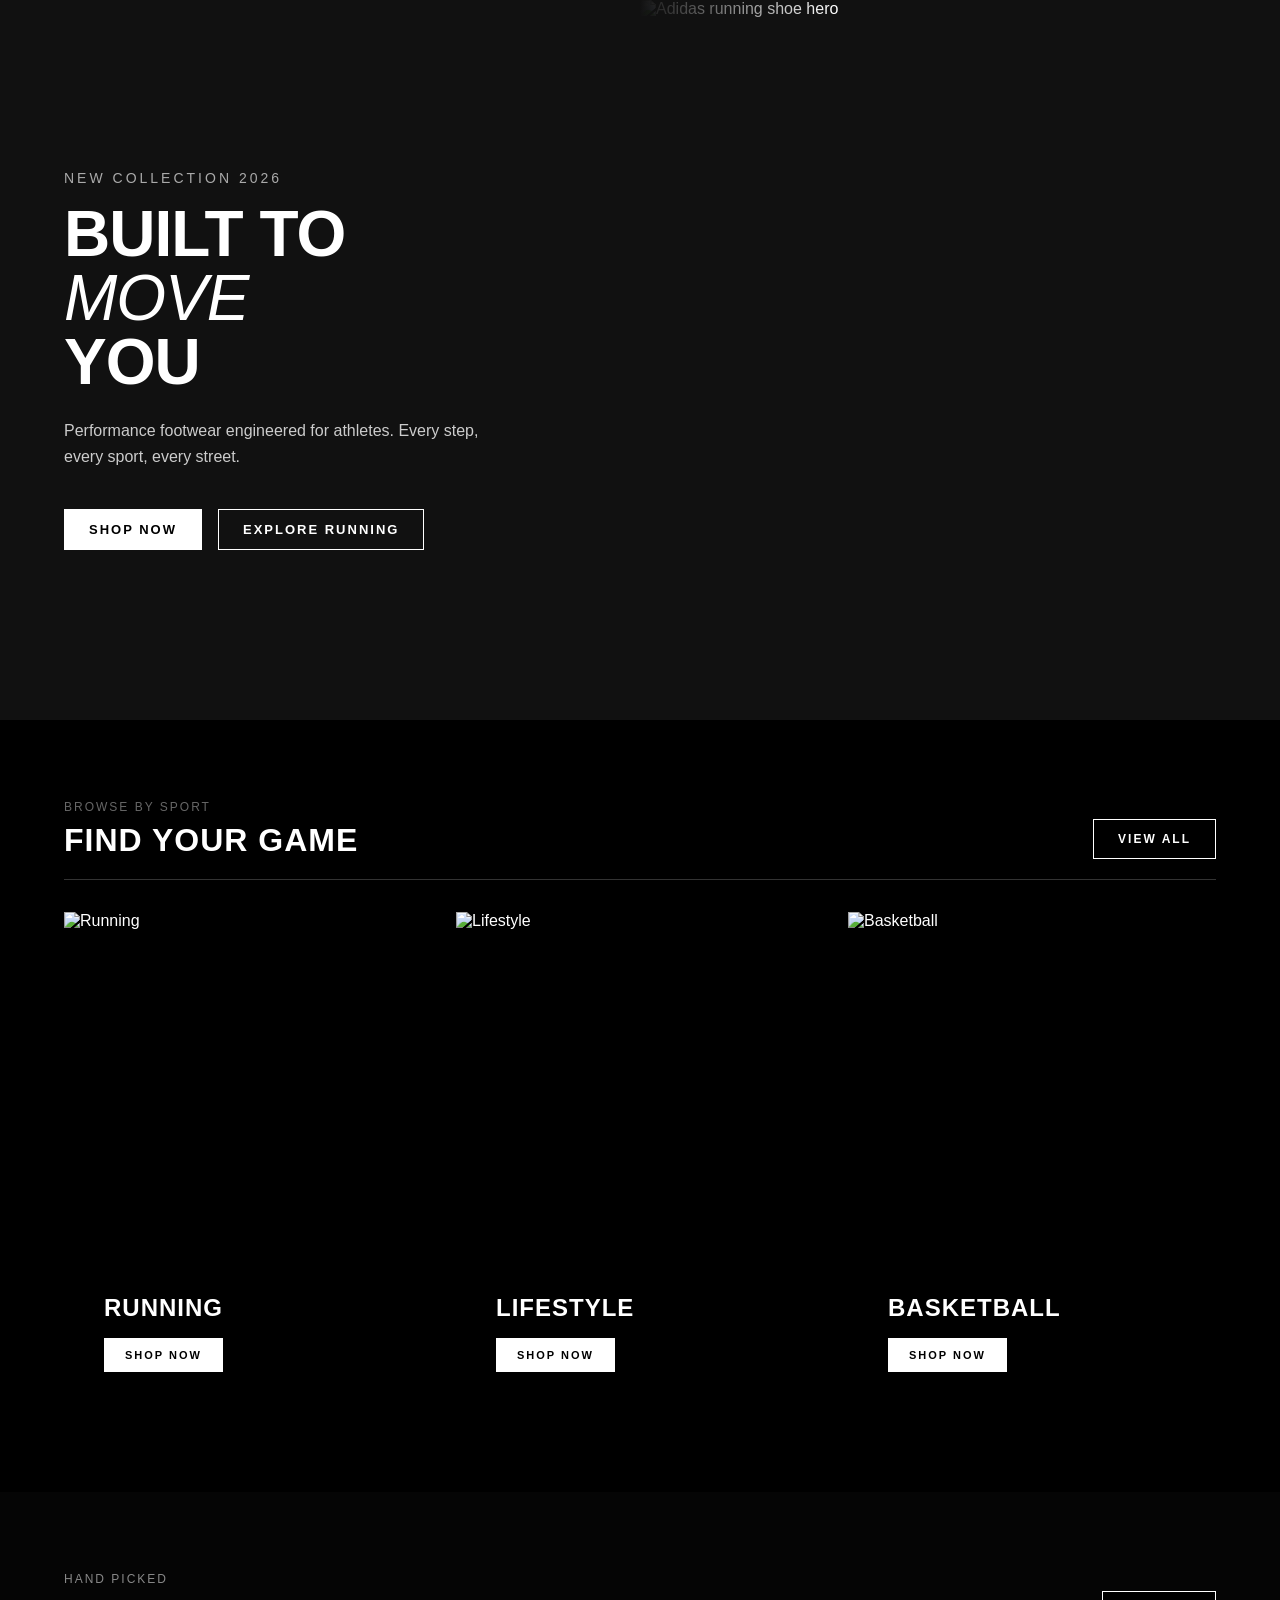
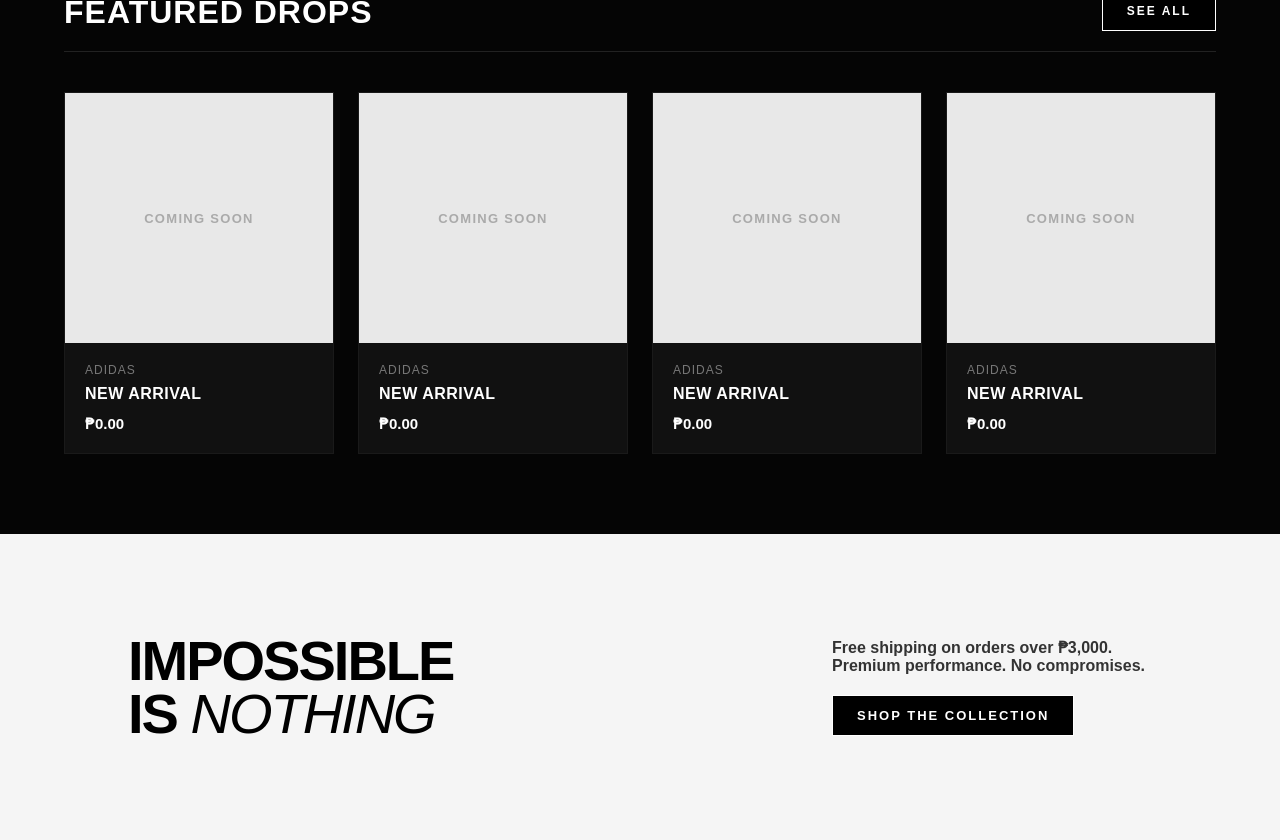
==== public/index.html @ 4aa4f800 "Product fixes." ====
<!DOCTYPE html>
<html lang="en">
<head>
    <meta charset="UTF-8">
    <meta name="viewport" content="width=device-width, initial-scale=1.0">
    <title>Adidas | Home</title>
    <link rel="stylesheet" href="css/style.css">
    <script src="https://code.jquery.com/jquery-3.7.1.min.js"></script>
    <script src="js/layout.js"></script>
</head>
<body>

    <section class="adidas-hero">
        <div class="adidas-hero__content">
            <div class="adidas-hero__eyebrow">New Collection 2026</div>
            <h1 class="adidas-hero__headline">
                Built To<br><em>Move</em><br>You
            </h1>
            <p class="adidas-hero__sub">
                Performance footwear engineered for athletes. Every step, every sport, every street.
            </p>
            <div class="adidas-hero__actions">
                <a href="shop.html" class="btn btn-primary">Shop Now</a>
                <a href="shop.html?category=running" class="btn btn-outline">Explore Running</a>            
            </div>
        </div>

        <div class="adidas-hero__image">
            <img src="https://cdn.runrepeat.com/storage/gallery/buying_guide_primary/1898/best-adidas-classic-sneakers-guide-18414782-1440.jpg" alt="Adidas running shoe hero">
            <div class="adidas-hero__image-overlay"></div>
        </div>
    </section>

    <section class="categories-section">
        <div class="section-header" style="border-bottom-color: #333; margin-bottom: 32px;">
            <div>
                <div class="section-label" style="color: #666;">Browse By Sport</div>
                <h2 class="section-title" style="color: #fff;">Find Your Game</h2>
            </div>
            <a href="shop.html" class="btn btn-outline" style="font-size:12px;">View All</a>
        </div>

        <div class="categories-grid">
            <a href="shop.html?category=running" class="category-card">
                <img src="https://images.unsplash.com/photo-1571008887538-b36bb32f4571?w=800&q=80" alt="Running">
                <div class="category-card__overlay">
                    <div class="category-card__title">Running</div>
                    <span class="btn btn-primary" style="font-size:11px; padding: 10px 20px;">Shop Now</span>
                </div>
            </a>

            <a href="shop.html?category=lifestyle" class="category-card">
                <img src="https://images.unsplash.com/photo-1603808033192-082d6919d3e1?w=800&q=80" alt="Lifestyle">
                <div class="category-card__overlay">
                    <div class="category-card__title">Lifestyle</div>
                    <span class="btn btn-primary" style="font-size:11px; padding: 10px 20px;">Shop Now</span>
                </div>
            </a>

            <a href="shop.html?category=basketball" class="category-card">
                <img src="https://images.unsplash.com/photo-1515339760107-1952b7a08454?w=800&q=80" alt="Basketball">
                <div class="category-card__overlay">
                    <div class="category-card__title">Basketball</div>
                    <span class="btn btn-primary" style="font-size:11px; padding: 10px 20px;">Shop Now</span>
                </div>
            </a>
        </div>
    </section>

    <section class="products-section">
        <div class="section-header">
            <div>
                <div class="section-label">Hand Picked</div>
                <h2 class="section-title">Featured Drops</h2>
            </div>
            <a href="shop.html" class="btn btn-dark" style="font-size:12px;">See All</a>
        </div>

        <div class="products-grid" id="featured-products">
            </div>
    </section>

    <section class="adidas-banner">
        <div class="adidas-banner__text">
            Impossible<br>Is <em>Nothing</em>
        </div>
        <div>
            <p style="font-size:16px; font-weight:600; color:#333; margin-bottom:20px; max-width:320px;">
                Free shipping on orders over ₱3,000. Premium performance. No compromises.
            </p>
            <a href="shop.html" class="btn btn-dark">Shop the Collection</a>
        </div>
    </section>

    <script src="js/home.js"></script>
</body>
</html>
---- public/css/style.css ----
/* ==========================================================================
   RESET & FOUNDATIONS
   ========================================================================== */
* {
    margin: 0;
    padding: 0;
    box-sizing: border-box;
    font-family: 'AdihausDIN', 'Helvetica Neue', Helvetica, Arial, sans-serif;
}

/* ==========================================================================
   GLOBAL SITEWIDE HEADER
   ========================================================================== */
.adidas-header {
    background-color: #000000;
    border-bottom: 1px solid #1a1a1a;
    position: sticky;
    top: 0;
    z-index: 1000;
    height: 80px;
}

.header-container {
    max-width: 1440px;
    margin: 0 auto;
    padding: 0 5%;
    height: 100%;
    display: flex;
    align-items: center;
    justify-content: space-between;
}

.logo {
    color: #ffffff;
    display: flex;
    align-items: center;
}

.main-nav {
    display: flex;
    gap: 32px;
}

.nav-link {
    font-size: 13px;
    font-weight: 700;
    text-transform: uppercase;
    letter-spacing: 1.5px;
    color: #ffffff;
    padding: 8px 0;
    border-bottom: 2px solid transparent;
    transition: border-color 0.2s ease;
}

.nav-link:hover {
    border-color: #ffffff;
}

.user-actions {
    display: flex;
    align-items: center;
}

.btn-link, .logout-link {
    font-size: 13px;
    font-weight: 700;
    text-transform: uppercase;
    letter-spacing: 1.5px;
    background: none;
    border: none;
    cursor: pointer;
    text-decoration: none;
}

.btn-link {
    color: #ffffff;
}

.logout-link {
    color: #ff4444;
    margin-left: 20px;
}

/* ==========================================================================
   GLOBAL SITEWIDE FOOTER
   ========================================================================== */
.adidas-footer {
    background-color: #000000;
    border-top: 1px solid #1a1a1a;
    padding: 80px 5% 40px 5%;
    margin-top: 0;
}

.footer-container {
    max-width: 1440px;
    margin: 0 auto;
    display: flex;
    justify-content: space-between;
    gap: 80px;
    margin-bottom: 60px;
}

.footer-brand {
    color: #ffffff;
}

.footer-links {
    display: flex;
    gap: 100px;
}

.footer-col {
    display: flex;
    flex-direction: column;
    gap: 16px;
}

.footer-col h4 {
    font-size: 14px;
    font-weight: 800;
    text-transform: uppercase;
    letter-spacing: 1px;
    margin-bottom: 8px;
    color: #ffffff;
}

.footer-col a {
    font-size: 13px;
    color: #888888;
    transition: color 0.2s ease;
}

.footer-col a:hover {
    color: #ffffff;
}

.footer-bottom {
    max-width: 1440px;
    margin: 0 auto;
    border-top: 1px solid #1a1a1a;
    padding-top: 40px;
    text-align: center;
}

.footer-bottom p {
    font-size: 12px;
    color: #555555;
    text-transform: uppercase;
    letter-spacing: 1px;
}

@media (max-width: 768px) {
    .footer-container,
    .footer-links { 
        flex-direction: column; 
        gap: 40px; 
    }
    
    .main-nav { 
        display: none; 
    }
}

body {
    background-color: #000000;
    color: #ffffff;
    overflow-x: hidden;
}

a {
    text-decoration: none;
    color: inherit;
}

img {
    width: 100%;
    height: 100%;
    object-fit: cover;
    display: block;
}

/* ==========================================================================
   BUTTONS (COMPONENTS)
   ========================================================================== */
.btn {
    display: inline-flex;
    align-items: center;
    justify-content: center;
    padding: 12px 24px;
    font-size: 13px;
    font-weight: 700;
    text-transform: uppercase;
    letter-spacing: 2px;
    transition: all 0.2s ease-in-out;
    cursor: pointer;
    border: 1px solid transparent;
}

.btn-primary {
    background-color: #ffffff;
    color: #000000;
}

.btn-primary:hover {
    color: #ffffff;
    background-color: #333333;
}

.btn-outline {
    background-color: transparent;
    color: #ffffff;
    border-color: #ffffff;
}

.btn-outline:hover {
    background-color: #ffffff;
    color: #000000;
}

.btn-dark {
    background-color: #000000;
    color: #ffffff;
    border-color: #ffffff;
}

.btn-dark:hover {
    background-color: #ffffff;
    color: #000000;
}

/* ==========================================================================
   HERO SECTION
   ========================================================================== */
.adidas-hero {
    display: grid;
    grid-template-columns: 1fr 1fr;
    min-height: 80vh;
    background-color: #111111;
    align-items: center;
}

.adidas-hero__content {
    padding: 10%;
}

.adidas-hero__eyebrow {
    font-size: 14px;
    text-transform: uppercase;
    letter-spacing: 3px;
    color: #aaaaaa;
    margin-bottom: 16px;
}

.adidas-hero__headline {
    font-size: 64px;
    font-weight: 900;
    line-height: 1;
    text-transform: uppercase;
    letter-spacing: -1px;
    margin-bottom: 24px;
}

.adidas-hero__headline em {
    font-style: italic;
    font-weight: 400;
}

.adidas-hero__sub {
    font-size: 16px;
    color: #cccccc;
    line-height: 1.6;
    margin-bottom: 40px;
    max-width: 450px;
}

.adidas-hero__actions {
    display: flex;
    gap: 16px;
}

.adidas-hero__image {
    position: relative;
    height: 100%;
    min-height: 500px;
}

.adidas-hero__image-overlay {
    position: absolute;
    top: 0;
    left: 0;
    width: 100%;
    height: 100%;
    background: linear-gradient(90deg, #111111 0%, transparent 30%);
}

/* ==========================================================================
   COMMON LAYOUT HEADERS
   ========================================================================== */
.section-header {
    display: flex;
    justify-content: space-between;
    align-items: flex-end;
    margin-bottom: 40px;
    border-bottom: 1px solid #222222;
    padding-bottom: 20px;
}

.section-label {
    font-size: 12px;
    text-transform: uppercase;
    letter-spacing: 2px;
    color: #888888;
    margin-bottom: 8px;
}

.section-title {
    font-size: 32px;
    font-weight: 800;
    text-transform: uppercase;
    letter-spacing: 1px;
}

/* ==========================================================================
   CATEGORIES GRID
   ========================================================================== */
.categories-section {
    padding: 80px 5%;
}

.categories-grid {
    display: grid;
    grid-template-columns: repeat(3, 1fr);
    gap: 24px;
}

.category-card {
    position: relative;
    height: 500px;
    overflow: hidden;
}

.category-card img {
    transition: transform 0.6s cubic-bezier(0.25, 1, 0.5, 1);
}

.category-card:hover img {
    transform: scale(1.05);
}

.category-card__overlay {
    position: absolute;
    bottom: 0;
    left: 0;
    width: 100%;
    padding: 40px;
    background: linear-gradient(to top, rgba(0,0,0,0.8) 0%, transparent 100%);
    display: flex;
    flex-direction: column;
    align-items: flex-start;
}

.category-card__title {
    font-size: 24px;
    font-weight: 700;
    text-transform: uppercase;
    margin-bottom: 16px;
    letter-spacing: 1px;
}

/* ==========================================================================
   PRODUCT GRID & CARDS
   ========================================================================== */
.products-section {
    padding: 80px 5%;
    background-color: #050505;
}

.products-grid {
    display: grid;
    grid-template-columns: repeat(4, 1fr);
    gap: 24px;
}

.product-card {
    background-color: #111111;
    border: 1px solid #1a1a1a;
    transition: border-color 0.2s ease;
    display: flex;
    flex-direction: column;
}

.product-card:hover {
    border-color: #333333;
}

.product-card__image {
    position: relative;
    height: 320px;
    background-color: #1a1a1a;
}

.product-card__badge {
    position: absolute;
    top: 16px;
    left: 16px;
    background-color: #ffffff;
    color: #000000;
    padding: 4px 12px;
    font-size: 11px;
    font-weight: 800;
    text-transform: uppercase;
    letter-spacing: 1px;
}

.product-card__info {
    padding: 20px;
    flex-grow: 1;
}

.product-card__category {
    font-size: 12px;
    text-transform: uppercase;
    color: #777777;
    margin-bottom: 8px;
    letter-spacing: 1px;
}

.product-card__name {
    font-size: 16px;
    font-weight: 700;
    text-transform: uppercase;
    margin-bottom: 12px;
    letter-spacing: 0.5px;
    white-space: nowrap;
    overflow: hidden;
    text-overflow: ellipsis;
}

.product-card__price {
    font-size: 15px;
    font-weight: 600;
    color: #ffffff;
}

.product-card__quick-add {
    border-top: 1px solid #1a1a1a;
    padding: 16px;
    font-size: 12px;
    font-weight: 700;
    text-transform: uppercase;
    letter-spacing: 1px;
    background-color: #111111;
    color: #ffffff;
    transition: background-color 0.2s ease;
}

.product-card__quick-add:hover {
    background-color: #ffffff;
    color: #000000;
}

/* ==========================================================================
   PROMO BANNER
   ========================================================================== */
.adidas-banner {
    background-color: #f5f5f5;
    color: #000000;
    padding: 100px 10%;
    display: flex;
    justify-content: space-between;
    align-items: center;
}

.adidas-banner__text {
    font-size: 56px;
    font-weight: 900;
    text-transform: uppercase;
    line-height: 0.95;
    letter-spacing: -2px;
}

.adidas-banner__text em {
    font-style: italic;
    font-weight: 400;
}

/* ==========================================================================
   RESPONSIVE SCALING
   ========================================================================== */
@media (max-width: 1024px) {
    .products-grid { grid-template-columns: repeat(2, 1fr); }
    .categories-grid { grid-template-columns: 1fr; }
    .adidas-hero { grid-template-columns: 1fr; }
    .adidas-banner { flex-direction: column; align-items: flex-start; gap: 40px; }
}

/* ==========================================================================
   AUTHENTICATION PAGES
   ========================================================================== */
.auth-section {
    min-height: 70vh;
    display: flex;
    align-items: center;
    justify-content: center;
    padding: 60px 5%;
    background-color: #000000;
}

.auth-container {
    background-color: #111111;
    border: 1px solid #1a1a1a;
    padding: 40px;
    width: 100%;
    max-width: 450px;
}

.auth-title {
    font-size: 28px;
    font-weight: 800;
    text-transform: uppercase;
    letter-spacing: 1px;
    margin-bottom: 8px;
}

.auth-subtitle {
    font-size: 14px;
    color: #777777;
    margin-bottom: 32px;
    line-height: 1.5;
}

.form-group {
    margin-bottom: 24px;
}

.form-group label {
    display: block;
    font-size: 11px;
    font-weight: 700;
    text-transform: uppercase;
    letter-spacing: 1.5px;
    margin-bottom: 8px;
    color: #aaaaaa;
}

.form-group input {
    width: 100%;
    padding: 14px;
    background-color: #1a1a1a;
    border: 1px solid #333333;
    color: #ffffff;
    font-size: 14px;
    transition: border-color 0.2s ease;
}

.form-group input:focus {
    outline: none;
    border-color: #ffffff;
}

.btn-block {
    width: 100%;
    margin-top: 8px;
}

/* Red input highlight for validation failures */
.field-invalid {
    border-color: #ff4444 !important;
    background-color: #1a0c0c !important;
}

/* Embedded field error text styling */
.field-error {
    color: #ff4444;
    font-size: 12px;
    font-weight: 600;
    margin-top: 6px;
    text-transform: uppercase;
    letter-spacing: 0.5px;
    display: none;
}

/* Global processing warning alert box styling */
.error-msg-main {
    background-color: #ff4444;
    color: #ffffff;
    padding: 14px;
    font-size: 13px;
    font-weight: 700;
    text-transform: uppercase;
    letter-spacing: 1px;
    margin-bottom: 24px;
    border: 1px solid transparent;
}

.auth-navigation-footer a:hover {
    color: #ffffff !important;
}

/* ==========================================================================
   ADMIN LAYOUT HOOKS
   ========================================================================== */
.admin-body {
    display: flex;
    background-color: #000000;
    min-height: 100vh;
}

.admin-sidebar {
    width: 260px;
    background-color: #111111;
    border-right: 1px solid #1a1a1a;
    position: fixed;
    top: 0;
    bottom: 0;
    left: 0;
    padding: 30px 20px;
    display: flex;
    flex-direction: column;
    z-index: 100;
}

.sidebar-header {
    display: flex;
    align-items: center;
    gap: 12px;
    margin-bottom: 40px;
    color: #ffffff;
}

.sidebar-brand {
    font-size: 14px;
    font-weight: 800;
    letter-spacing: 1.5px;
}

.sidebar-nav {
    display: flex;
    flex-direction: column;
    gap: 4px;
}

.nav-section-title {
    font-size: 11px;
    font-weight: 700;
    text-transform: uppercase;
    color: #555555;
    letter-spacing: 1px;
    margin: 16px 0 8px 12px;
}

.nav-item {
    display: block;
    width: 100%;
    padding: 12px 16px;
    color: #aaaaaa;
    font-size: 13px;
    font-weight: 600;
    border-radius: 4px;
    transition: all 0.2s ease;
    text-align: left;
    background: none;
    border: none;
    cursor: pointer;
}

.nav-item:hover, .nav-item.active {
    color: #ffffff;
    background-color: #1a1a1a;
}

.logout-btn {
    color: #ff4444;
    margin-top: auto;
}

.admin-main-content {
    margin-left: 260px;
    flex-grow: 1;
    padding: 40px 5%;
    width: calc(100% - 260px);
}

/* ==========================================================================
   DATATABLES MINIMALIST OVERRIDES
   ========================================================================== */
.dataTables_wrapper {
    color: #ffffff !important;
}
.dataTables_wrapper .dataTables_length select,
.dataTables_wrapper .dataTables_filter input {
    background-color: #1a1a1a !important;
    border: 1px solid #333333 !important;
    color: #ffffff !important;
    padding: 6px 12px !important;
}
table.dataTable th {
    border-bottom: 1px solid #333333 !important;
    color: #aaaaaa !important;
    font-size: 11px !important;
    text-transform: uppercase !important;
    letter-spacing: 1px !important;
}
table.dataTable td {
    border-bottom: 1px solid #1a1a1a !important;
    color: #ffffff !important;
    font-size: 13px !important;
    padding: 14px 10px !important;
}
.dataTables_wrapper .dataTables_info,
.dataTables_wrapper .dataTables_paginate {
    color: #777777 !important;
    margin-top: 16px !important;
}
.dataTables_wrapper .dataTables_paginate .paginate_button.current {
    background: #ffffff !important;
    color: #000000 !important;
    border: 1px solid #ffffff !important;
}
.dataTables_wrapper .dataTables_paginate .paginate_button {
    color: #ffffff !important;
}

/* ==========================================================================
   ADMIN LAYOUT EXTENSIONS & MODAL DIALOGS
   ========================================================================== */
.admin-modal-overlay {
    position: fixed;
    top: 0;
    left: 0;
    right: 0;
    bottom: 0;
    background-color: rgba(0, 0, 0, 0.85);
    z-index: 1000;
    display: none;
    align-items: center;
    justify-content: center;
}
.admin-modal-window {
    background-color: #111111;
    border: 1px solid #1a1a1a;
    width: 100%;
    max-width: 500px;
    padding: 32px;
    position: relative;
}
.admin-modal-header {
    display: flex;
    align-items: center;
    justify-content: space-between;
    margin-bottom: 24px;
    border-bottom: 1px solid #1a1a1a;
    padding-bottom: 16px;
}
#modalTargetTitle {
    font-size: 16px;
    font-weight: 800;
    text-transform: uppercase;
    letter-spacing: 1.5px;
    color: #ffffff;
}
.admin-modal-close {
    background: none;
    border: none;
    color: #aaaaaa;
    font-size: 18px;
    cursor: pointer;
}
.admin-modal-close:hover {
    color: #ffffff;
}
.form-select-control:focus {
    outline: none;
    border-color: #ffffff;
}
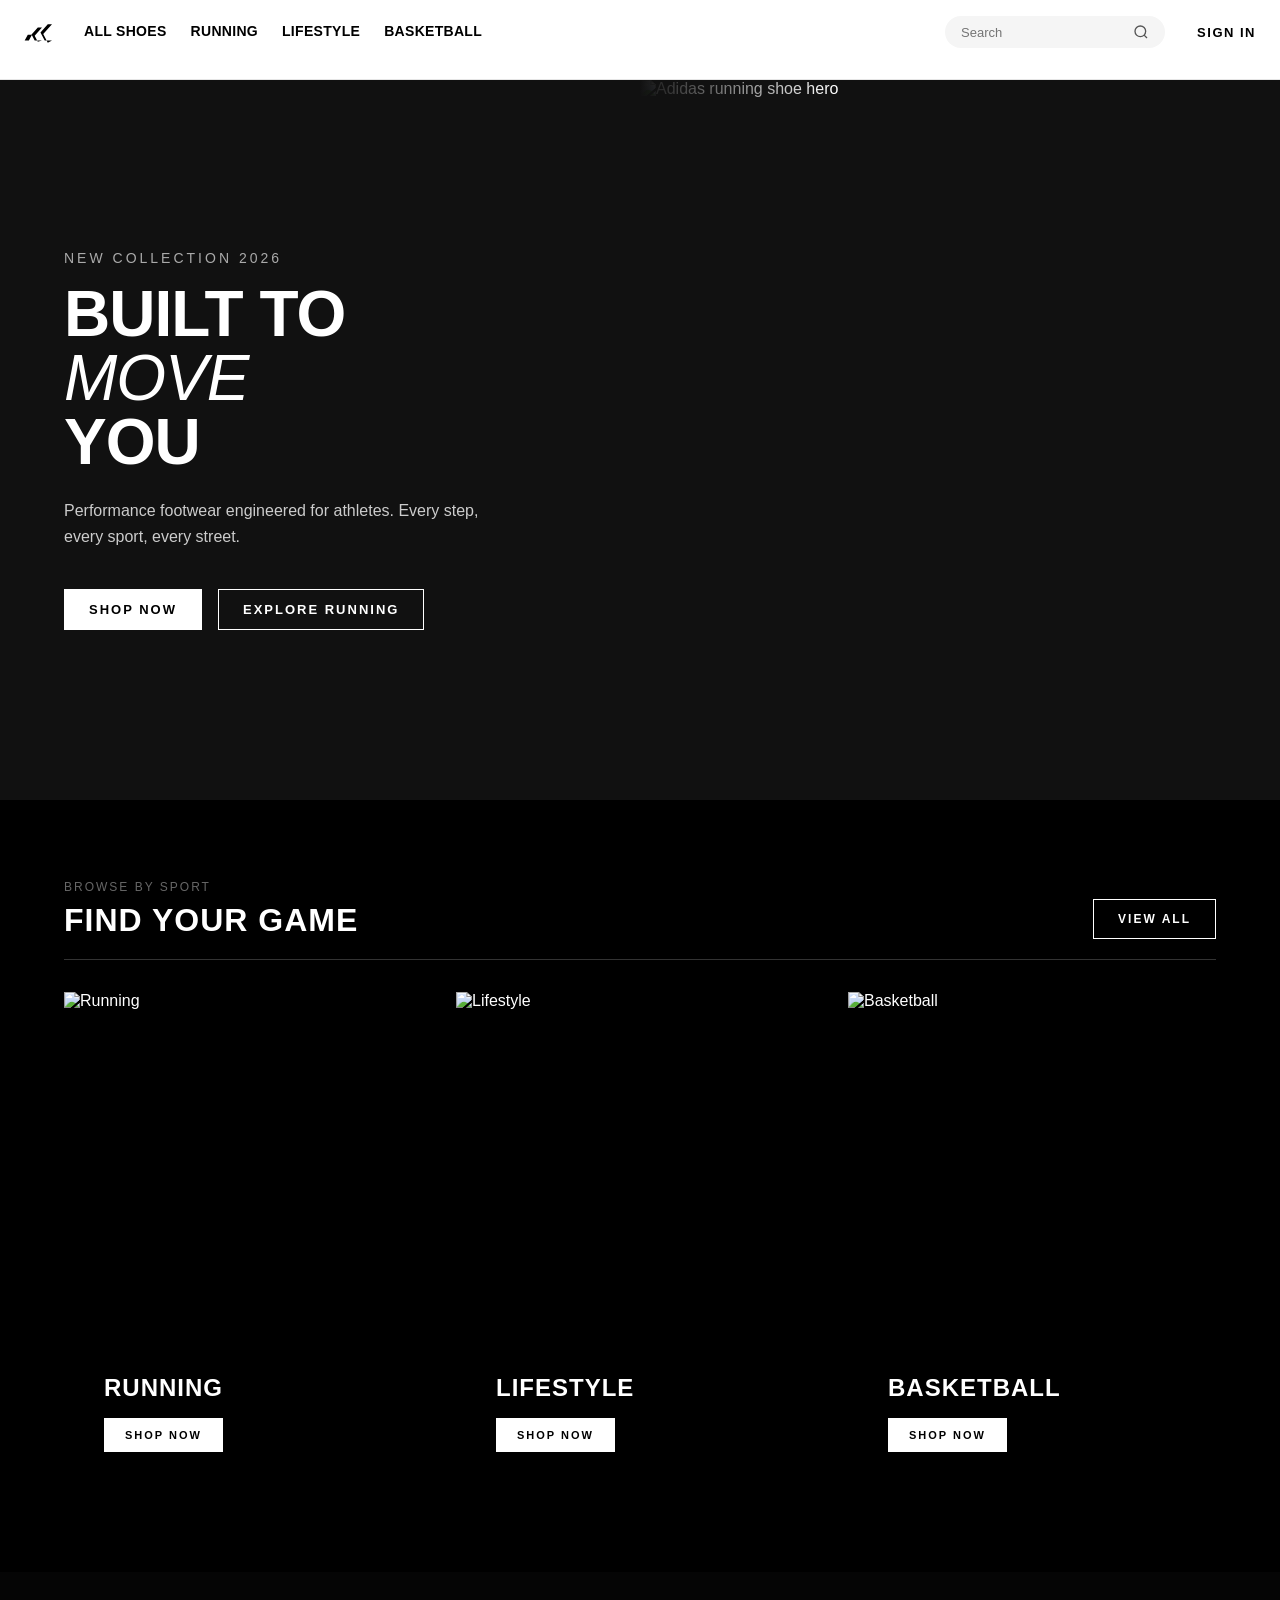
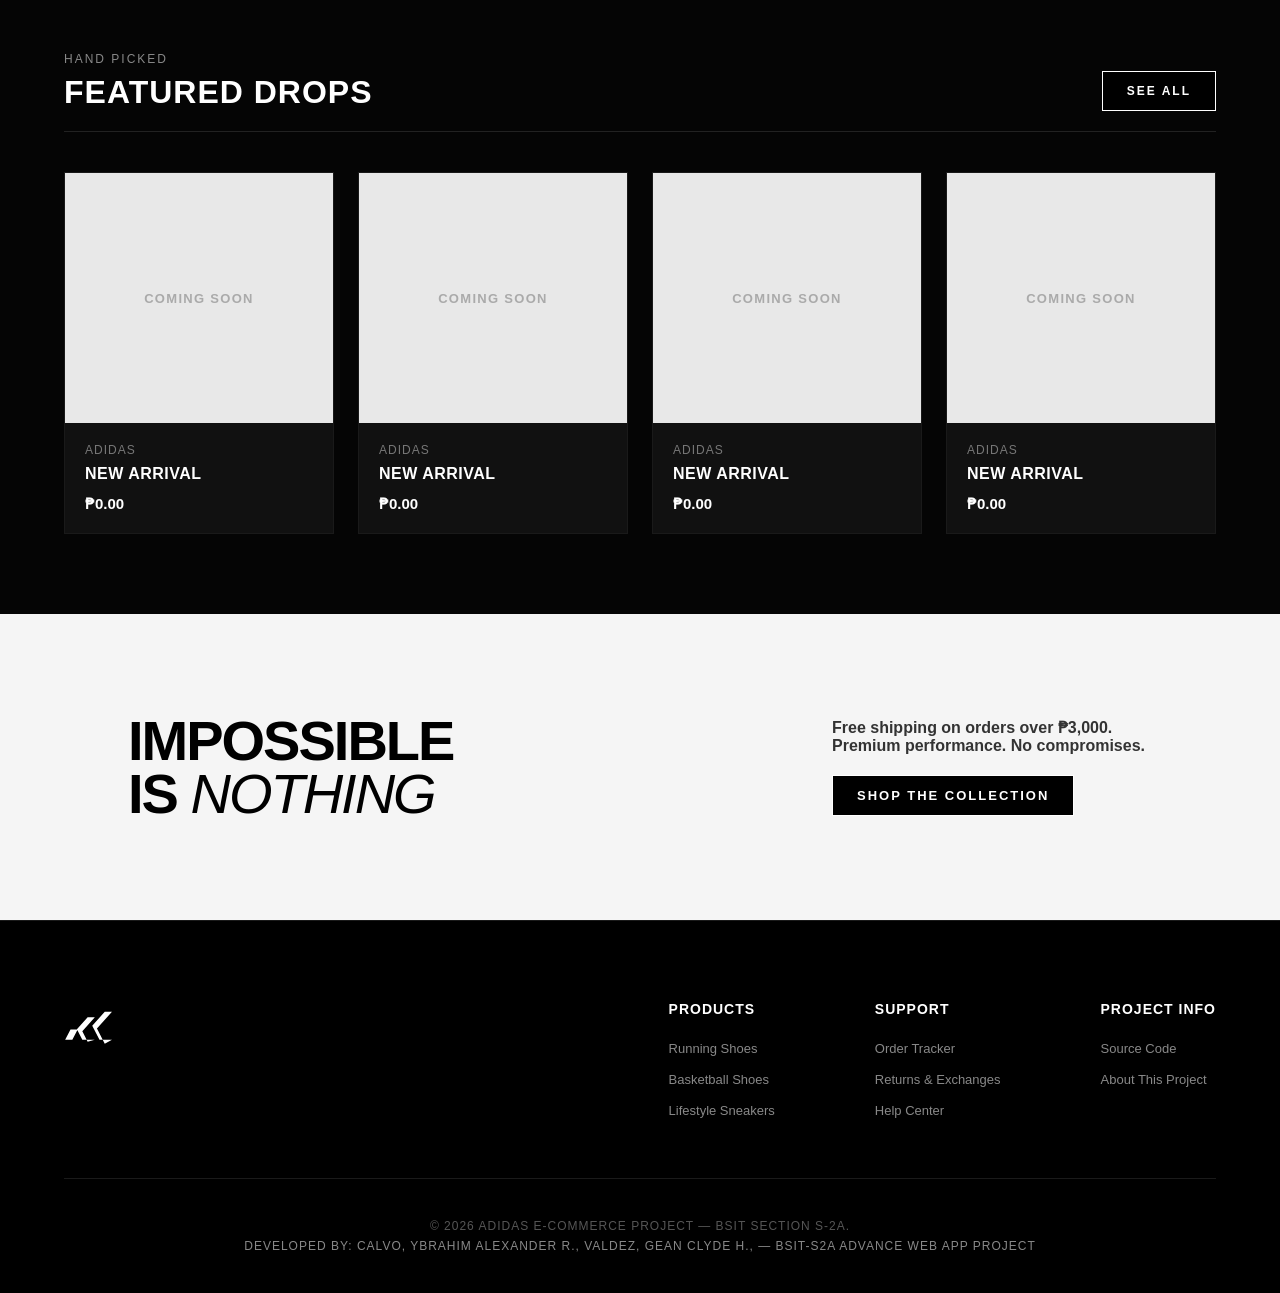
==== commit de3c98aa: "NF/unfinished" ====
--- a/public/index.html
+++ b/public/index.html
@@ -6,6 +6,7 @@
     <title>Adidas | Home</title>
     <link rel="stylesheet" href="css/style.css">
     <script src="https://code.jquery.com/jquery-3.7.1.min.js"></script>
+    <script src="js/cart-store.js"></script>
     <script src="js/layout.js"></script>
 </head>
 <body>
--- a/public/css/style.css
+++ b/public/css/style.css
@@ -772,4 +772,5989 @@
 .form-select-control:focus {
     outline: none;
     border-color: #ffffff;
+}
+
+/* ============================================
+   HEADER — REDESIGNED (adidas.com style)
+============================================ */
+.adidas-header {
+    border-bottom: 1px solid #e5e5e5;
+    background: #fff;
+}
+.header-container {
+    max-width: 1400px;
+    margin: 0 auto;
+    padding: 0 24px;
+    display: flex;
+    align-items: center;
+    gap: 32px;
+    height: 64px;
+}
+.header-container .logo {
+    color: #000;
+    flex-shrink: 0;
+}
+.main-nav {
+    display: flex;
+    gap: 24px;
+    flex: 1;
+}
+.main-nav .nav-link {
+    color: #000;
+    font-size: 14px;
+    font-weight: 600;
+    text-decoration: none;
+    letter-spacing: 0.3px;
+}
+.main-nav .nav-link:hover { color: #555; }
+
+.header-search {
+    display: flex;
+    align-items: center;
+    background: #f5f5f5;
+    border-radius: 24px;
+    padding: 8px 16px;
+    width: 220px;
+    transition: width 0.2s ease;
+}
+.header-search:focus-within { width: 280px; }
+.header-search input {
+    border: none;
+    background: transparent;
+    outline: none;
+    font-size: 13px;
+    flex: 1;
+    color: #000;
+}
+.header-search button {
+    border: none;
+    background: none;
+    cursor: pointer;
+    color: #555;
+    display: flex;
+    align-items: center;
+}
+
+.user-actions {
+    display: flex;
+    align-items: center;
+    gap: 18px;
+    flex-shrink: 0;
+}
+.icon-link {
+    color: #000;
+    display: flex;
+    align-items: center;
+    position: relative;
+    text-decoration: none;
+}
+.icon-link svg { width: 22px; height: 22px; }
+
+.cart-badge {
+    position: absolute;
+    top: -6px;
+    right: -8px;
+    background: #000;
+    color: #fff;
+    font-size: 10px;
+    font-weight: 700;
+    width: 16px;
+    height: 16px;
+    border-radius: 50%;
+    display: flex;
+    align-items: center;
+    justify-content: center;
+}
+
+.auth-group { display: flex; align-items: center; gap: 16px; }
+.btn-link {
+    color: #000;
+    font-size: 13px;
+    font-weight: 600;
+    text-decoration: none;
+}
+.logout-link {
+    background: none;
+    border: none;
+    color: #000;
+    font-size: 13px;
+    font-weight: 600;
+    cursor: pointer;
+}
+
+@media (max-width: 900px) {
+    .main-nav { display: none; }
+    .header-search { display: none; }
+}
+/* ============================================
+   CART PAGE — REDESIGNED (adidas.com bag style)
+============================================ */
+.cart-page-layout {
+    max-width: 1300px;
+    margin: 0 auto;
+    padding: 40px 24px 80px;
+    display: grid;
+    grid-template-columns: 1fr 380px;
+    gap: 64px;
+}
+
+.cart-bag-title {
+    font-size: 32px;
+    font-weight: 800;
+    text-transform: uppercase;
+    letter-spacing: -0.5px;
+    display: flex;
+    align-items: baseline;
+    gap: 10px;
+    margin-bottom: 8px;
+}
+.cart-bag-title__count {
+    font-size: 16px;
+    font-weight: 400;
+    color: #767677;
+    text-transform: none;
+}
+.cart-bag-subtitle {
+    font-size: 14px;
+    color: #333;
+    margin-bottom: 28px;
+}
+
+.cart-row {
+    display: grid;
+    grid-template-columns: 180px 1fr;
+    gap: 24px;
+    padding: 24px 0;
+    border-top: 1px solid #e5e5e5;
+    align-items: start;
+}
+.cart-row:first-child { border-top: none; }
+
+.cart-row__image {
+    width: 180px;
+    height: 180px;
+    background: #f0f0f0;
+    overflow: hidden;
+    display: flex;
+    align-items: center;
+    justify-content: center;
+}
+.cart-row__image img {
+    width: 100%;
+    height: 100%;
+    object-fit: cover;
+}
+
+.cart-row__details {
+    display: grid;
+    grid-template-columns: 1fr auto;
+    height: 100%;
+}
+
+.cart-row__top {
+    display: flex;
+    justify-content: space-between;
+    align-items: flex-start;
+}
+.cart-row__name {
+    font-size: 15px;
+    font-weight: 700;
+    color: #000;
+    margin-bottom: 4px;
+}
+.cart-row__meta {
+    font-size: 13px;
+    color: #555;
+    line-height: 1.5;
+}
+.cart-row__stock-warning {
+    font-size: 13px;
+    color: #c96a00;
+    font-weight: 600;
+    margin-top: 6px;
+}
+
+.cart-row__icon-btn {
+    background: none;
+    border: none;
+    cursor: pointer;
+    color: #767677;
+    padding: 4px;
+    display: flex;
+}
+.cart-row__icon-btn:hover { color: #000; }
+.cart-row__icon-btn svg { width: 18px; height: 18px; }
+
+.cart-row__bottom {
+    display: flex;
+    justify-content: space-between;
+    align-items: flex-end;
+    margin-top: 16px;
+}
+
+.qty-dropdown {
+    border: 1px solid #999;
+    background: #fff;
+    padding: 8px 14px;
+    font-size: 14px;
+    font-weight: 600;
+    cursor: pointer;
+    min-width: 70px;
+}
+
+.cart-row__price {
+    font-size: 15px;
+    font-weight: 700;
+    color: #000;
+}
+
+.cart-divider {
+    border-top: 1px solid #e5e5e5;
+    margin: 32px 0;
+}
+
+/* ── Order Summary ── */
+.cart-summary-box {
+    align-self: start;
+    position: sticky;
+    top: 24px;
+}
+.cart-summary-box__title {
+    font-size: 26px;
+    font-weight: 800;
+    text-transform: uppercase;
+    letter-spacing: -0.3px;
+    margin-bottom: 20px;
+}
+.cart-summary-box__row {
+    display: flex;
+    justify-content: space-between;
+    font-size: 14px;
+    color: #333;
+    margin-bottom: 10px;
+}
+.cart-summary-box__row a { color: #2a52be; text-decoration: underline; }
+
+.cart-summary-box__row--total {
+    border-top: 1px solid #ccc;
+    padding-top: 14px;
+    margin-top: 10px;
+    font-size: 17px;
+    font-weight: 800;
+    color: #000;
+}
+.cart-summary-box__tax-note {
+    font-size: 12px;
+    color: #767677;
+    margin-bottom: 20px;
+}
+
+.promo-row {
+    display: flex;
+    justify-content: space-between;
+    align-items: center;
+    background: #f5f5f5;
+    padding: 14px 16px;
+    font-size: 13px;
+    font-weight: 700;
+    text-decoration: underline;
+    cursor: pointer;
+    margin-bottom: 18px;
+}
+
+.cart-summary-box__checkout-btn {
+    width: 100%;
+    padding: 18px 20px;
+    background: #000;
+    color: #fff;
+    border: none;
+    font-size: 14px;
+    font-weight: 700;
+    cursor: pointer;
+    display: flex;
+    justify-content: space-between;
+    align-items: center;
+    transition: background 0.2s ease;
+}
+.cart-summary-box__checkout-btn:hover { background: #222; }
+
+.cart-summary-box__note {
+    font-size: 12px;
+    color: #767677;
+    text-align: center;
+    margin-top: 14px;
+}
+
+.payment-methods-label {
+    font-size: 11px;
+    font-weight: 700;
+    letter-spacing: 0.5px;
+    text-transform: uppercase;
+    color: #333;
+    margin-top: 28px;
+    margin-bottom: 10px;
+}
+.payment-methods-icons {
+    display: flex;
+    gap: 10px;
+    align-items: center;
+    color: #555;
+    font-size: 12px;
+    font-weight: 700;
+}
+
+.cart-empty-state {
+    padding: 100px 0;
+    text-align: center;
+}
+.cart-empty-state__icon {
+    width: 56px;
+    height: 56px;
+    margin: 0 auto 20px;
+    color: #ccc;
+}
+.cart-empty-state__title {
+    font-size: 24px;
+    font-weight: 800;
+    text-transform: uppercase;
+    margin-bottom: 8px;
+    color: #000;
+}
+.cart-empty-state__sub {
+    color: #888;
+    margin-bottom: 28px;
+}
+
+@media (max-width: 900px) {
+    .cart-page-layout { grid-template-columns: 1fr; }
+    .cart-row { grid-template-columns: 110px 1fr; }
+    .cart-row__details { grid-template-columns: 1fr; }
+}
+
+/* ============================================
+   PROFILE PAGE
+============================================ */
+.profile-layout {
+    max-width: 800px;
+    margin: 0 auto;
+    padding: 0 0 80px;
+}
+
+.profile-nav {
+    display: flex;
+    gap: 4px;
+    margin-bottom: 32px;
+    border-bottom: 1px solid #2a2a2a;
+}
+.profile-nav a {
+    padding: 12px 20px;
+    font-size: 13px;
+    font-weight: 600;
+    color: #888;
+    text-decoration: none;
+    border-bottom: 2px solid transparent;
+}
+.profile-nav a.active {
+    color: #fff;
+    font-weight: 700;
+    border-bottom-color: #fff;
+}
+.profile-nav a.disabled {
+    color: #444;
+    cursor: not-allowed;
+    pointer-events: none;
+}
+
+.profile-section {
+    background: #111;
+    border: 1px solid #222;
+    padding: 32px;
+    margin-bottom: 24px;
+}
+.profile-section--danger {
+    border-color: #5a1f1f;
+}
+
+.profile-section__title {
+    font-size: 18px;
+    font-weight: 800;
+    text-transform: uppercase;
+    letter-spacing: 0.3px;
+    color: #fff;
+    margin-bottom: 6px;
+}
+.profile-section__sub {
+    font-size: 13px;
+    color: #888;
+    margin-bottom: 24px;
+}
+
+.form-group { margin-bottom: 20px; }
+.form-label {
+    display: block;
+    font-size: 11px;
+    font-weight: 700;
+    letter-spacing: 0.08em;
+    text-transform: uppercase;
+    color: #999;
+    margin-bottom: 8px;
+}
+.form-control {
+    width: 100%;
+    background: #1a1a1a;
+    border: 1px solid #333;
+    color: #fff;
+    padding: 12px 14px;
+    font-size: 14px;
+    outline: none;
+    transition: border-color 0.15s ease;
+}
+.form-control:focus { border-color: #fff; }
+.form-control::placeholder { color: #666; }
+
+.form-error {
+    font-size: 12px;
+    color: #ff6b6b;
+    margin-top: 6px;
+    display: none;
+}
+.form-error:not(:empty) { display: block; }
+
+.profile-saved-msg {
+    font-size: 13px;
+    color: #9f9;
+}
+
+.form-row {
+    display: grid;
+    grid-template-columns: 1fr 1fr;
+    gap: 16px;
+}
+
+/* ── Address cards ── */
+.address-grid {
+    display: grid;
+    grid-template-columns: 1fr 1fr;
+    gap: 16px;
+}
+.address-card {
+    border: 1px solid #2a2a2a;
+    background: #161616;
+    padding: 18px;
+    position: relative;
+}
+.address-card.is-default { border-color: #fff; }
+.address-card__label {
+    display: inline-block;
+    font-size: 10px;
+    font-weight: 700;
+    letter-spacing: 0.06em;
+    text-transform: uppercase;
+    background: #222;
+    color: #ccc;
+    padding: 3px 9px;
+    margin-bottom: 10px;
+}
+.address-card__default-tag {
+    position: absolute;
+    top: 16px;
+    right: 16px;
+    font-size: 10px;
+    font-weight: 700;
+    text-transform: uppercase;
+    color: #fff;
+}
+.address-card__name { font-weight: 700; font-size: 14px; color: #fff; margin-bottom: 4px; }
+.address-card__detail { font-size: 13px; color: #999; line-height: 1.5; margin-bottom: 14px; }
+.address-card__actions {
+    display: flex;
+    gap: 14px;
+    font-size: 12px;
+    font-weight: 700;
+    text-transform: uppercase;
+}
+.address-card__actions button, .address-card__actions a {
+    background: none;
+    border: none;
+    color: #888;
+    cursor: pointer;
+    padding: 0;
+    text-decoration: none;
+}
+.address-card__actions button:hover, .address-card__actions a:hover { color: #fff; }
+.address-card__actions .danger { color: #ff6b6b; }
+.address-card__actions .danger:hover { color: #ff9b9b; }
+
+.address-empty {
+    grid-column: 1 / -1;
+    padding: 28px;
+    text-align: center;
+    color: #777;
+    background: #161616;
+    font-size: 13px;
+}
+
+/* ── Modal ── */
+.admin-modal-overlay {
+    position: fixed;
+    inset: 0;
+    background: rgba(0,0,0,0.7);
+    display: none;
+    align-items: center;
+    justify-content: center;
+    z-index: 200;
+}
+.admin-modal-overlay.open { display: flex; }
+.admin-modal-window {
+    background: #111;
+    border: 1px solid #2a2a2a;
+    width: 100%;
+    max-width: 480px;
+    max-height: 90vh;
+    overflow-y: auto;
+    padding: 0;
+}
+.admin-modal-header {
+    display: flex;
+    justify-content: space-between;
+    align-items: center;
+    padding: 20px 24px;
+    border-bottom: 1px solid #222;
+}
+.admin-modal-header h3 {
+    font-size: 18px;
+    font-weight: 800;
+    text-transform: uppercase;
+    color: #fff;
+    margin: 0;
+}
+.admin-modal-close {
+    background: none;
+    border: none;
+    color: #888;
+    font-size: 18px;
+    cursor: pointer;
+}
+.admin-modal-close:hover { color: #fff; }
+.modal-form-wrapper { padding: 24px; }
+
+@media (max-width: 700px) {
+    .address-grid, .form-row { grid-template-columns: 1fr; }
+}
+
+/* Quantity Controller Inline Wrapper Box */
+.quantity-control {
+    display: inline-flex;
+    align-items: center;
+    border: 1px solid #333;
+    background-color: transparent;
+    height: 40px;
+    margin-top: 10px;
+}
+
+/* Control Buttons (+ and -) styling */
+.qty-btn {
+    background: none;
+    border: none;
+    color: #fff;
+    font-size: 18px;
+    width: 40px;
+    height: 100%;
+    cursor: pointer;
+    display: flex;
+    align-items: center;
+    justify-content: center;
+    user-select: none;
+    transition: background-color 0.2s ease;
+}
+
+.qty-btn:hover {
+    background-color: #222;
+}
+
+.qty-btn:focus {
+    outline: none;
+}
+
+/* Central Numeric Text Value Field Input Block */
+.qty-input {
+    width: 45px;
+    height: 100%;
+    background: none;
+    border: none;
+    border-left: 1px solid #333;
+    border-right: 1px solid #333;
+    color: #fff;
+    text-align: center;
+    font-size: 14px;
+    font-weight: 600;
+    
+    /* Cross-browser default native browser arrow removals */
+    -moz-appearance: textfield;
+    appearance: textfield; /* Added standard property to resolve your warning */
+}
+
+/* Clear webkit-based browser layout default spin controls */
+.qty-input::-webkit-outer-spin-button,
+.qty-input::-webkit-inner-spin-button {
+    -webkit-appearance: none;
+    margin: 0;
+}
+
+.qty-input:focus {
+    outline: none;
+    background-color: #111;
+}
+/*mini cart*/
+/* ── Mini Cart CSS ── injected once so no separate stylesheet needed */
+    .mini-cart-wrapper {
+        position: relative;
+    }
+
+    .mini-cart-dropdown {
+    display: none;
+    position: absolute;
+    top: calc(100% + 16px);
+    right: -12px;
+    width: 340px;
+    max-height: 480px;
+    background: #111;
+    border: 1px solid #2a2a2a;
+    z-index: 2000;
+    box-shadow: 0 16px 40px rgba(0,0,0,0.6);
+}
+
+    /* Arrow pointer */
+    .mini-cart-dropdown::before {
+        content: '';
+        position: absolute;
+        top: -7px;
+        right: 22px;
+        width: 12px;
+        height: 12px;
+        background: #111;
+        border-left: 1px solid #2a2a2a;
+        border-top: 1px solid #2a2a2a;
+        transform: rotate(45deg);
+    }
+
+    .mini-cart-dropdown.is-open {
+    display: flex;
+    flex-direction: column;
+}
+
+    .mini-cart-header {
+        display: flex;
+        justify-content: space-between;
+        align-items: center;
+        padding: 14px 16px;
+        border-bottom: 1px solid #222;
+    }
+
+    .mini-cart-title {
+        font-size: 11px;
+        font-weight: 800;
+        letter-spacing: 2px;
+        text-transform: uppercase;
+        color: #fff;
+    }
+
+    .mini-cart-count {
+        font-size: 11px;
+        color: #888;
+        text-transform: uppercase;
+        letter-spacing: 1px;
+    }
+
+    .mini-cart-items {
+    flex: 1;
+    min-height: 0;      /* NEW — required in flexbox for overflow to work correctly */
+    overflow-y: auto;
+    padding: 8px 0;
+}
+
+    .mini-cart-items::-webkit-scrollbar { width: 4px; }
+    .mini-cart-items::-webkit-scrollbar-track { background: #111; }
+    .mini-cart-items::-webkit-scrollbar-thumb { background: #333; }
+
+    .mini-cart-loading {
+        padding: 20px;
+        text-align: center;
+        font-size: 13px;
+        color: #666;
+    }
+
+    .mini-cart-item {
+        display: flex;
+        gap: 12px;
+        padding: 12px 16px;
+        border-bottom: 1px solid #1a1a1a;
+    }
+
+    .mini-cart-item:last-child { border-bottom: none; }
+
+    .mini-cart-item__img {
+        width: 60px;
+        height: 60px;
+        flex-shrink: 0;
+        background: #1a1a1a;
+        overflow: hidden;
+    }
+
+    .mini-cart-item__img img {
+        width: 100%;
+        height: 100%;
+        object-fit: cover;
+    }
+
+    .mini-cart-item__info {
+        flex: 1;
+        min-width: 0;
+    }
+
+    .mini-cart-item__name {
+        font-size: 13px;
+        font-weight: 700;
+        color: #fff;
+        white-space: nowrap;
+        overflow: hidden;
+        text-overflow: ellipsis;
+        margin-bottom: 2px;
+    }
+
+    .mini-cart-item__meta {
+        font-size: 11px;
+        color: #666;
+        margin-bottom: 4px;
+    }
+
+    .mini-cart-item__price {
+        font-size: 13px;
+        font-weight: 700;
+        color: #fff;
+    }
+
+    .mini-cart-item__qty {
+        font-weight: 400;
+        color: #888;
+        font-size: 12px;
+    }
+
+    .mini-cart-footer {
+        padding: 14px 16px;
+        border-top: 1px solid #222;
+    }
+
+    .mini-cart-total {
+        display: flex;
+        justify-content: space-between;
+        font-size: 13px;
+        font-weight: 800;
+        color: #fff;
+        text-transform: uppercase;
+        letter-spacing: 0.5px;
+        margin-bottom: 12px;
+    }
+
+    .mini-cart-btn {
+        display: block;
+        width: 100%;
+        padding: 12px;
+        text-align: center;
+        font-size: 12px;
+        font-weight: 800;
+        text-transform: uppercase;
+        letter-spacing: 1.5px;
+        background: #222;
+        color: #fff;
+        border: 1px solid #333;
+        margin-bottom: 8px;
+        transition: background 0.2s ease;
+        text-decoration: none;
+    }
+
+    .mini-cart-btn:hover { background: #333; color: #fff; }
+
+    .mini-cart-btn--checkout {
+        background: #fff;
+        color: #000;
+        border-color: #fff;
+    }
+
+    .mini-cart-btn--checkout:hover { background: #ddd; color: #000; }
+
+    .mini-cart-empty {
+        padding: 28px 16px;
+        text-align: center;
+    }
+
+    .mini-cart-empty p {
+        font-size: 13px;
+        color: #666;
+        margin-bottom: 10px;
+    }
+
+    .mini-cart-empty a {
+        font-size: 12px;
+        font-weight: 700;
+        text-transform: uppercase;
+        letter-spacing: 1px;
+        color: #fff;
+        text-decoration: underline;
+    }
+.fade-collapsible {
+    max-height: 0;
+    opacity: 0;
+    overflow: hidden;
+    pointer-events: none;
+    transition: max-height 0.4s ease, opacity 0.35s ease;
+}
+
+.fade-collapsible.is-visible {
+    max-height: 1000px;
+    opacity: 1;
+    pointer-events: auto;
+}
+/* ==========================================================================
+   RESET & FOUNDATIONS
+   ========================================================================== */
+* {
+    margin: 0;
+    padding: 0;
+    box-sizing: border-box;
+    font-family: 'AdihausDIN', 'Helvetica Neue', Helvetica, Arial, sans-serif;
+}
+
+/* ==========================================================================
+   GLOBAL SITEWIDE HEADER
+   ========================================================================== */
+.adidas-header {
+    background-color: #000000;
+    border-bottom: 1px solid #1a1a1a;
+    position: sticky;
+    top: 0;
+    z-index: 1000;
+    height: 80px;
+}
+
+.header-container {
+    max-width: 1440px;
+    margin: 0 auto;
+    padding: 0 5%;
+    height: 100%;
+    display: flex;
+    align-items: center;
+    justify-content: space-between;
+}
+
+.logo {
+    color: #ffffff;
+    display: flex;
+    align-items: center;
+}
+
+.main-nav {
+    display: flex;
+    gap: 32px;
+}
+
+.nav-link {
+    font-size: 13px;
+    font-weight: 700;
+    text-transform: uppercase;
+    letter-spacing: 1.5px;
+    color: #ffffff;
+    padding: 8px 0;
+    border-bottom: 2px solid transparent;
+    transition: border-color 0.2s ease;
+}
+
+.nav-link:hover {
+    border-color: #ffffff;
+}
+
+.user-actions {
+    display: flex;
+    align-items: center;
+}
+
+.btn-link, .logout-link {
+    font-size: 13px;
+    font-weight: 700;
+    text-transform: uppercase;
+    letter-spacing: 1.5px;
+    background: none;
+    border: none;
+    cursor: pointer;
+    text-decoration: none;
+}
+
+.btn-link {
+    color: #ffffff;
+}
+
+.logout-link {
+    color: #ff4444;
+    margin-left: 20px;
+}
+
+/* ==========================================================================
+   GLOBAL SITEWIDE FOOTER
+   ========================================================================== */
+.adidas-footer {
+    background-color: #000000;
+    border-top: 1px solid #1a1a1a;
+    padding: 80px 5% 40px 5%;
+    margin-top: 0;
+}
+
+.footer-container {
+    max-width: 1440px;
+    margin: 0 auto;
+    display: flex;
+    justify-content: space-between;
+    gap: 80px;
+    margin-bottom: 60px;
+}
+
+.footer-brand {
+    color: #ffffff;
+}
+
+.footer-links {
+    display: flex;
+    gap: 100px;
+}
+
+.footer-col {
+    display: flex;
+    flex-direction: column;
+    gap: 16px;
+}
+
+.footer-col h4 {
+    font-size: 14px;
+    font-weight: 800;
+    text-transform: uppercase;
+    letter-spacing: 1px;
+    margin-bottom: 8px;
+    color: #ffffff;
+}
+
+.footer-col a {
+    font-size: 13px;
+    color: #888888;
+    transition: color 0.2s ease;
+}
+
+.footer-col a:hover {
+    color: #ffffff;
+}
+
+.footer-bottom {
+    max-width: 1440px;
+    margin: 0 auto;
+    border-top: 1px solid #1a1a1a;
+    padding-top: 40px;
+    text-align: center;
+}
+
+.footer-bottom p {
+    font-size: 12px;
+    color: #555555;
+    text-transform: uppercase;
+    letter-spacing: 1px;
+}
+
+@media (max-width: 768px) {
+    .footer-container,
+    .footer-links { 
+        flex-direction: column; 
+        gap: 40px; 
+    }
+    
+    .main-nav { 
+        display: none; 
+    }
+}
+
+body {
+    background-color: #000000;
+    color: #ffffff;
+    overflow-x: hidden;
+}
+
+a {
+    text-decoration: none;
+    color: inherit;
+}
+
+img {
+    width: 100%;
+    height: 100%;
+    object-fit: cover;
+    display: block;
+}
+
+/* ==========================================================================
+   BUTTONS (COMPONENTS)
+   ========================================================================== */
+.btn {
+    display: inline-flex;
+    align-items: center;
+    justify-content: center;
+    padding: 12px 24px;
+    font-size: 13px;
+    font-weight: 700;
+    text-transform: uppercase;
+    letter-spacing: 2px;
+    transition: all 0.2s ease-in-out;
+    cursor: pointer;
+    border: 1px solid transparent;
+}
+
+.btn-primary {
+    background-color: #ffffff;
+    color: #000000;
+}
+
+.btn-primary:hover {
+    color: #ffffff;
+    background-color: #333333;
+}
+
+.btn-outline {
+    background-color: transparent;
+    color: #ffffff;
+    border-color: #ffffff;
+}
+
+.btn-outline:hover {
+    background-color: #ffffff;
+    color: #000000;
+}
+
+.btn-dark {
+    background-color: #000000;
+    color: #ffffff;
+    border-color: #ffffff;
+}
+
+.btn-dark:hover {
+    background-color: #ffffff;
+    color: #000000;
+}
+
+/* ==========================================================================
+   HERO SECTION
+   ========================================================================== */
+.adidas-hero {
+    display: grid;
+    grid-template-columns: 1fr 1fr;
+    min-height: 80vh;
+    background-color: #111111;
+    align-items: center;
+}
+
+.adidas-hero__content {
+    padding: 10%;
+}
+
+.adidas-hero__eyebrow {
+    font-size: 14px;
+    text-transform: uppercase;
+    letter-spacing: 3px;
+    color: #aaaaaa;
+    margin-bottom: 16px;
+}
+
+.adidas-hero__headline {
+    font-size: 64px;
+    font-weight: 900;
+    line-height: 1;
+    text-transform: uppercase;
+    letter-spacing: -1px;
+    margin-bottom: 24px;
+}
+
+.adidas-hero__headline em {
+    font-style: italic;
+    font-weight: 400;
+}
+
+.adidas-hero__sub {
+    font-size: 16px;
+    color: #cccccc;
+    line-height: 1.6;
+    margin-bottom: 40px;
+    max-width: 450px;
+}
+
+.adidas-hero__actions {
+    display: flex;
+    gap: 16px;
+}
+
+.adidas-hero__image {
+    position: relative;
+    height: 100%;
+    min-height: 500px;
+}
+
+.adidas-hero__image-overlay {
+    position: absolute;
+    top: 0;
+    left: 0;
+    width: 100%;
+    height: 100%;
+    background: linear-gradient(90deg, #111111 0%, transparent 30%);
+}
+
+/* ==========================================================================
+   COMMON LAYOUT HEADERS
+   ========================================================================== */
+.section-header {
+    display: flex;
+    justify-content: space-between;
+    align-items: flex-end;
+    margin-bottom: 40px;
+    border-bottom: 1px solid #222222;
+    padding-bottom: 20px;
+}
+
+.section-label {
+    font-size: 12px;
+    text-transform: uppercase;
+    letter-spacing: 2px;
+    color: #888888;
+    margin-bottom: 8px;
+}
+
+.section-title {
+    font-size: 32px;
+    font-weight: 800;
+    text-transform: uppercase;
+    letter-spacing: 1px;
+}
+
+/* ==========================================================================
+   CATEGORIES GRID
+   ========================================================================== */
+.categories-section {
+    padding: 80px 5%;
+}
+
+.categories-grid {
+    display: grid;
+    grid-template-columns: repeat(3, 1fr);
+    gap: 24px;
+}
+
+.category-card {
+    position: relative;
+    height: 500px;
+    overflow: hidden;
+}
+
+.category-card img {
+    transition: transform 0.6s cubic-bezier(0.25, 1, 0.5, 1);
+}
+
+.category-card:hover img {
+    transform: scale(1.05);
+}
+
+.category-card__overlay {
+    position: absolute;
+    bottom: 0;
+    left: 0;
+    width: 100%;
+    padding: 40px;
+    background: linear-gradient(to top, rgba(0,0,0,0.8) 0%, transparent 100%);
+    display: flex;
+    flex-direction: column;
+    align-items: flex-start;
+}
+
+.category-card__title {
+    font-size: 24px;
+    font-weight: 700;
+    text-transform: uppercase;
+    margin-bottom: 16px;
+    letter-spacing: 1px;
+}
+
+/* ==========================================================================
+   PRODUCT GRID & CARDS
+   ========================================================================== */
+.products-section {
+    padding: 80px 5%;
+    background-color: #050505;
+}
+
+.products-grid {
+    display: grid;
+    grid-template-columns: repeat(4, 1fr);
+    gap: 24px;
+}
+
+.product-card {
+    background-color: #111111;
+    border: 1px solid #1a1a1a;
+    transition: border-color 0.2s ease;
+    display: flex;
+    flex-direction: column;
+}
+
+.product-card:hover {
+    border-color: #333333;
+}
+
+.product-card__image {
+    position: relative;
+    height: 320px;
+    background-color: #1a1a1a;
+}
+
+.product-card__badge {
+    position: absolute;
+    top: 16px;
+    left: 16px;
+    background-color: #ffffff;
+    color: #000000;
+    padding: 4px 12px;
+    font-size: 11px;
+    font-weight: 800;
+    text-transform: uppercase;
+    letter-spacing: 1px;
+}
+
+.product-card__info {
+    padding: 20px;
+    flex-grow: 1;
+}
+
+.product-card__category {
+    font-size: 12px;
+    text-transform: uppercase;
+    color: #777777;
+    margin-bottom: 8px;
+    letter-spacing: 1px;
+}
+
+.product-card__name {
+    font-size: 16px;
+    font-weight: 700;
+    text-transform: uppercase;
+    margin-bottom: 12px;
+    letter-spacing: 0.5px;
+    white-space: nowrap;
+    overflow: hidden;
+    text-overflow: ellipsis;
+}
+
+.product-card__price {
+    font-size: 15px;
+    font-weight: 600;
+    color: #ffffff;
+}
+
+.product-card__quick-add {
+    border-top: 1px solid #1a1a1a;
+    padding: 16px;
+    font-size: 12px;
+    font-weight: 700;
+    text-transform: uppercase;
+    letter-spacing: 1px;
+    background-color: #111111;
+    color: #ffffff;
+    transition: background-color 0.2s ease;
+}
+
+.product-card__quick-add:hover {
+    background-color: #ffffff;
+    color: #000000;
+}
+
+/* ==========================================================================
+   PROMO BANNER
+   ========================================================================== */
+.adidas-banner {
+    background-color: #f5f5f5;
+    color: #000000;
+    padding: 100px 10%;
+    display: flex;
+    justify-content: space-between;
+    align-items: center;
+}
+
+.adidas-banner__text {
+    font-size: 56px;
+    font-weight: 900;
+    text-transform: uppercase;
+    line-height: 0.95;
+    letter-spacing: -2px;
+}
+
+.adidas-banner__text em {
+    font-style: italic;
+    font-weight: 400;
+}
+
+/* ==========================================================================
+   RESPONSIVE SCALING
+   ========================================================================== */
+@media (max-width: 1024px) {
+    .products-grid { grid-template-columns: repeat(2, 1fr); }
+    .categories-grid { grid-template-columns: 1fr; }
+    .adidas-hero { grid-template-columns: 1fr; }
+    .adidas-banner { flex-direction: column; align-items: flex-start; gap: 40px; }
+}
+
+/* ==========================================================================
+   AUTHENTICATION PAGES
+   ========================================================================== */
+.auth-section {
+    min-height: 70vh;
+    display: flex;
+    align-items: center;
+    justify-content: center;
+    padding: 60px 5%;
+    background-color: #000000;
+}
+
+.auth-container {
+    background-color: #111111;
+    border: 1px solid #1a1a1a;
+    padding: 40px;
+    width: 100%;
+    max-width: 450px;
+}
+
+.auth-title {
+    font-size: 28px;
+    font-weight: 800;
+    text-transform: uppercase;
+    letter-spacing: 1px;
+    margin-bottom: 8px;
+}
+
+.auth-subtitle {
+    font-size: 14px;
+    color: #777777;
+    margin-bottom: 32px;
+    line-height: 1.5;
+}
+
+.form-group {
+    margin-bottom: 24px;
+}
+
+.form-group label {
+    display: block;
+    font-size: 11px;
+    font-weight: 700;
+    text-transform: uppercase;
+    letter-spacing: 1.5px;
+    margin-bottom: 8px;
+    color: #aaaaaa;
+}
+
+.form-group input {
+    width: 100%;
+    padding: 14px;
+    background-color: #1a1a1a;
+    border: 1px solid #333333;
+    color: #ffffff;
+    font-size: 14px;
+    transition: border-color 0.2s ease;
+}
+
+.form-group input:focus {
+    outline: none;
+    border-color: #ffffff;
+}
+
+.btn-block {
+    width: 100%;
+    margin-top: 8px;
+}
+
+/* Red input highlight for validation failures */
+.field-invalid {
+    border-color: #ff4444 !important;
+    background-color: #1a0c0c !important;
+}
+
+/* Embedded field error text styling */
+.field-error {
+    color: #ff4444;
+    font-size: 12px;
+    font-weight: 600;
+    margin-top: 6px;
+    text-transform: uppercase;
+    letter-spacing: 0.5px;
+    display: none;
+}
+
+/* Global processing warning alert box styling */
+.error-msg-main {
+    background-color: #ff4444;
+    color: #ffffff;
+    padding: 14px;
+    font-size: 13px;
+    font-weight: 700;
+    text-transform: uppercase;
+    letter-spacing: 1px;
+    margin-bottom: 24px;
+    border: 1px solid transparent;
+}
+
+.auth-navigation-footer a:hover {
+    color: #ffffff !important;
+}
+
+/* ==========================================================================
+   ADMIN LAYOUT HOOKS
+   ========================================================================== */
+.admin-body {
+    display: flex;
+    background-color: #000000;
+    min-height: 100vh;
+}
+
+.admin-sidebar {
+    width: 260px;
+    background-color: #111111;
+    border-right: 1px solid #1a1a1a;
+    position: fixed;
+    top: 0;
+    bottom: 0;
+    left: 0;
+    padding: 30px 20px;
+    display: flex;
+    flex-direction: column;
+    z-index: 100;
+}
+
+.sidebar-header {
+    display: flex;
+    align-items: center;
+    gap: 12px;
+    margin-bottom: 40px;
+    color: #ffffff;
+}
+
+.sidebar-brand {
+    font-size: 14px;
+    font-weight: 800;
+    letter-spacing: 1.5px;
+}
+
+.sidebar-nav {
+    display: flex;
+    flex-direction: column;
+    gap: 4px;
+}
+
+.nav-section-title {
+    font-size: 11px;
+    font-weight: 700;
+    text-transform: uppercase;
+    color: #555555;
+    letter-spacing: 1px;
+    margin: 16px 0 8px 12px;
+}
+
+.nav-item {
+    display: block;
+    width: 100%;
+    padding: 12px 16px;
+    color: #aaaaaa;
+    font-size: 13px;
+    font-weight: 600;
+    border-radius: 4px;
+    transition: all 0.2s ease;
+    text-align: left;
+    background: none;
+    border: none;
+    cursor: pointer;
+}
+
+.nav-item:hover, .nav-item.active {
+    color: #ffffff;
+    background-color: #1a1a1a;
+}
+
+.logout-btn {
+    color: #ff4444;
+    margin-top: auto;
+}
+
+.admin-main-content {
+    margin-left: 260px;
+    flex-grow: 1;
+    padding: 40px 5%;
+    width: calc(100% - 260px);
+}
+
+/* ==========================================================================
+   DATATABLES MINIMALIST OVERRIDES
+   ========================================================================== */
+.dataTables_wrapper {
+    color: #ffffff !important;
+}
+.dataTables_wrapper .dataTables_length select,
+.dataTables_wrapper .dataTables_filter input {
+    background-color: #1a1a1a !important;
+    border: 1px solid #333333 !important;
+    color: #ffffff !important;
+    padding: 6px 12px !important;
+}
+table.dataTable th {
+    border-bottom: 1px solid #333333 !important;
+    color: #aaaaaa !important;
+    font-size: 11px !important;
+    text-transform: uppercase !important;
+    letter-spacing: 1px !important;
+}
+table.dataTable td {
+    border-bottom: 1px solid #1a1a1a !important;
+    color: #ffffff !important;
+    font-size: 13px !important;
+    padding: 14px 10px !important;
+}
+.dataTables_wrapper .dataTables_info,
+.dataTables_wrapper .dataTables_paginate {
+    color: #777777 !important;
+    margin-top: 16px !important;
+}
+.dataTables_wrapper .dataTables_paginate .paginate_button.current {
+    background: #ffffff !important;
+    color: #000000 !important;
+    border: 1px solid #ffffff !important;
+}
+.dataTables_wrapper .dataTables_paginate .paginate_button {
+    color: #ffffff !important;
+}
+
+/* ==========================================================================
+   ADMIN LAYOUT EXTENSIONS & MODAL DIALOGS
+   ========================================================================== */
+.admin-modal-overlay {
+    position: fixed;
+    top: 0;
+    left: 0;
+    right: 0;
+    bottom: 0;
+    background-color: rgba(0, 0, 0, 0.85);
+    z-index: 1000;
+    display: none;
+    align-items: center;
+    justify-content: center;
+}
+.admin-modal-window {
+    background-color: #111111;
+    border: 1px solid #1a1a1a;
+    width: 100%;
+    max-width: 500px;
+    padding: 32px;
+    position: relative;
+}
+.admin-modal-header {
+    display: flex;
+    align-items: center;
+    justify-content: space-between;
+    margin-bottom: 24px;
+    border-bottom: 1px solid #1a1a1a;
+    padding-bottom: 16px;
+}
+#modalTargetTitle {
+    font-size: 16px;
+    font-weight: 800;
+    text-transform: uppercase;
+    letter-spacing: 1.5px;
+    color: #ffffff;
+}
+.admin-modal-close {
+    background: none;
+    border: none;
+    color: #aaaaaa;
+    font-size: 18px;
+    cursor: pointer;
+}
+.admin-modal-close:hover {
+    color: #ffffff;
+}
+.form-select-control:focus {
+    outline: none;
+    border-color: #ffffff;
+}
+
+/* ============================================
+   HEADER — REDESIGNED (adidas.com style)
+============================================ */
+.adidas-header {
+    border-bottom: 1px solid #e5e5e5;
+    background: #fff;
+}
+.header-container {
+    max-width: 1400px;
+    margin: 0 auto;
+    padding: 0 24px;
+    display: flex;
+    align-items: center;
+    gap: 32px;
+    height: 64px;
+}
+.header-container .logo {
+    color: #000;
+    flex-shrink: 0;
+}
+.main-nav {
+    display: flex;
+    gap: 24px;
+    flex: 1;
+}
+.main-nav .nav-link {
+    color: #000;
+    font-size: 14px;
+    font-weight: 600;
+    text-decoration: none;
+    letter-spacing: 0.3px;
+}
+.main-nav .nav-link:hover { color: #555; }
+
+.header-search {
+    display: flex;
+    align-items: center;
+    background: #f5f5f5;
+    border-radius: 24px;
+    padding: 8px 16px;
+    width: 220px;
+    transition: width 0.2s ease;
+}
+.header-search:focus-within { width: 280px; }
+.header-search input {
+    border: none;
+    background: transparent;
+    outline: none;
+    font-size: 13px;
+    flex: 1;
+    color: #000;
+}
+.header-search button {
+    border: none;
+    background: none;
+    cursor: pointer;
+    color: #555;
+    display: flex;
+    align-items: center;
+}
+
+.user-actions {
+    display: flex;
+    align-items: center;
+    gap: 18px;
+    flex-shrink: 0;
+}
+.icon-link {
+    color: #000;
+    display: flex;
+    align-items: center;
+    position: relative;
+    text-decoration: none;
+}
+.icon-link svg { width: 22px; height: 22px; }
+
+.cart-badge {
+    position: absolute;
+    top: -6px;
+    right: -8px;
+    background: #000;
+    color: #fff;
+    font-size: 10px;
+    font-weight: 700;
+    width: 16px;
+    height: 16px;
+    border-radius: 50%;
+    display: flex;
+    align-items: center;
+    justify-content: center;
+}
+
+.auth-group { display: flex; align-items: center; gap: 16px; }
+.btn-link {
+    color: #000;
+    font-size: 13px;
+    font-weight: 600;
+    text-decoration: none;
+}
+.logout-link {
+    background: none;
+    border: none;
+    color: #000;
+    font-size: 13px;
+    font-weight: 600;
+    cursor: pointer;
+}
+
+@media (max-width: 900px) {
+    .main-nav { display: none; }
+    .header-search { display: none; }
+}
+/* ============================================
+   LIGHT CARD — reusable panel used on cart,
+   checkout, and order-confirmation pages to
+   visually group content. Kept dark to match
+   the site theme, with bright text for contrast.
+============================================ */
+.light-card {
+    background-color: #111111;
+    color: #ffffff;
+    border: 1px solid #262626;
+    border-radius: 6px;
+}
+
+/* ============================================
+   CART PAGE — REDESIGNED (adidas.com bag style)
+============================================ */
+.cart-page-layout {
+    max-width: 1300px;
+    margin: 0 auto;
+    padding: 40px 24px 80px;
+    display: grid;
+    grid-template-columns: 1fr 380px;
+    gap: 64px;
+}
+
+.cart-bag-title {
+    font-size: 32px;
+    font-weight: 800;
+    text-transform: uppercase;
+    letter-spacing: -0.5px;
+    display: flex;
+    align-items: baseline;
+    gap: 10px;
+    margin-bottom: 8px;
+}
+.cart-bag-title__count {
+    font-size: 16px;
+    font-weight: 400;
+    color: #767677;
+    text-transform: none;
+}
+.cart-bag-subtitle {
+    font-size: 14px;
+    color: #999;
+    margin-bottom: 28px;
+}
+
+.cart-row {
+    display: grid;
+    grid-template-columns: 180px 1fr;
+    gap: 24px;
+    padding: 24px 0;
+    border-top: 1px solid #262626;
+    align-items: start;
+}
+.cart-row:first-child { border-top: none; }
+
+.cart-row__image {
+    width: 180px;
+    height: 180px;
+    background: #f0f0f0;
+    overflow: hidden;
+    display: flex;
+    align-items: center;
+    justify-content: center;
+}
+.cart-row__image img {
+    width: 100%;
+    height: 100%;
+    object-fit: cover;
+}
+
+.cart-row__details {
+    display: grid;
+    grid-template-columns: 1fr auto;
+    height: 100%;
+}
+
+.cart-row__top {
+    display: flex;
+    justify-content: space-between;
+    align-items: flex-start;
+}
+.cart-row__name {
+    font-size: 15px;
+    font-weight: 700;
+    color: #fff;
+    margin-bottom: 4px;
+}
+.cart-row__meta {
+    font-size: 13px;
+    color: #999;
+    line-height: 1.5;
+}
+.cart-row__stock-warning {
+    font-size: 13px;
+    color: #c96a00;
+    font-weight: 600;
+    margin-top: 6px;
+}
+
+.cart-row__icon-btn {
+    background: none;
+    border: none;
+    cursor: pointer;
+    color: #767677;
+    padding: 4px;
+    display: flex;
+}
+.cart-row__icon-btn:hover { color: #fff; }
+.cart-row__icon-btn svg { width: 18px; height: 18px; }
+
+.cart-row__bottom {
+    display: flex;
+    justify-content: space-between;
+    align-items: flex-end;
+    margin-top: 16px;
+}
+
+.qty-dropdown {
+    border: 1px solid #999;
+    background: #fff;
+    padding: 8px 14px;
+    font-size: 14px;
+    font-weight: 600;
+    cursor: pointer;
+    min-width: 70px;
+}
+
+.cart-row__price {
+    font-size: 15px;
+    font-weight: 700;
+    color: #fff;
+}
+
+.cart-divider {
+    border-top: 1px solid #e5e5e5;
+    margin: 32px 0;
+}
+
+/* ── Order Summary ── */
+.cart-summary-box {
+    align-self: start;
+    position: sticky;
+    top: 24px;
+}
+.cart-summary-box__title {
+    font-size: 26px;
+    font-weight: 800;
+    text-transform: uppercase;
+    letter-spacing: -0.3px;
+    margin-bottom: 20px;
+}
+.cart-summary-box__row {
+    display: flex;
+    justify-content: space-between;
+    font-size: 14px;
+    color: #ccc;
+    margin-bottom: 10px;
+}
+.cart-summary-box__row a { color: #6ea8fe; text-decoration: underline; }
+
+.cart-summary-box__row--total {
+    border-top: 1px solid #333;
+    padding-top: 14px;
+    margin-top: 10px;
+    font-size: 17px;
+    font-weight: 800;
+    color: #fff;
+}
+.cart-summary-box__tax-note {
+    font-size: 12px;
+    color: #767677;
+    margin-bottom: 20px;
+}
+
+.promo-row {
+    display: flex;
+    justify-content: space-between;
+    align-items: center;
+    background: #f5f5f5;
+    padding: 14px 16px;
+    font-size: 13px;
+    font-weight: 700;
+    text-decoration: underline;
+    cursor: pointer;
+    margin-bottom: 18px;
+}
+
+.cart-summary-box__checkout-btn {
+    width: 100%;
+    padding: 18px 20px;
+    background: #fff;
+    color: #000;
+    border: none;
+    font-size: 14px;
+    font-weight: 700;
+    cursor: pointer;
+    display: flex;
+    justify-content: space-between;
+    align-items: center;
+    transition: background 0.2s ease, color 0.2s ease;
+}
+.cart-summary-box__checkout-btn:hover { background: #ddd; }
+
+.cart-summary-box__note {
+    font-size: 12px;
+    color: #767677;
+    text-align: center;
+    margin-top: 14px;
+}
+
+.payment-methods-label {
+    font-size: 11px;
+    font-weight: 700;
+    letter-spacing: 0.5px;
+    text-transform: uppercase;
+    color: #999;
+    margin-top: 28px;
+    margin-bottom: 10px;
+}
+.payment-methods-icons {
+    display: flex;
+    gap: 10px;
+    align-items: center;
+    color: #999;
+    font-size: 12px;
+    font-weight: 700;
+}
+
+.cart-empty-state {
+    padding: 100px 0;
+    text-align: center;
+}
+.cart-empty-state__icon {
+    width: 56px;
+    height: 56px;
+    margin: 0 auto 20px;
+    color: #ccc;
+}
+.cart-empty-state__title {
+    font-size: 24px;
+    font-weight: 800;
+    text-transform: uppercase;
+    margin-bottom: 8px;
+    color: #fff;
+}
+.cart-empty-state__sub {
+    color: #888;
+    margin-bottom: 28px;
+}
+
+@media (max-width: 900px) {
+    .cart-page-layout { grid-template-columns: 1fr; }
+    .cart-row { grid-template-columns: 110px 1fr; }
+    .cart-row__details { grid-template-columns: 1fr; }
+}
+
+/* ============================================
+   PROFILE PAGE
+============================================ */
+.profile-layout {
+    max-width: 800px;
+    margin: 0 auto;
+    padding: 0 0 80px;
+}
+
+.profile-nav {
+    display: flex;
+    gap: 4px;
+    margin-bottom: 32px;
+    border-bottom: 1px solid #2a2a2a;
+}
+.profile-nav a {
+    padding: 12px 20px;
+    font-size: 13px;
+    font-weight: 600;
+    color: #888;
+    text-decoration: none;
+    border-bottom: 2px solid transparent;
+}
+.profile-nav a.active {
+    color: #fff;
+    font-weight: 700;
+    border-bottom-color: #fff;
+}
+.profile-nav a.disabled {
+    color: #444;
+    cursor: not-allowed;
+    pointer-events: none;
+}
+
+.profile-section {
+    background: #111;
+    border: 1px solid #222;
+    padding: 32px;
+    margin-bottom: 24px;
+}
+.profile-section--danger {
+    border-color: #5a1f1f;
+}
+
+.profile-section__title {
+    font-size: 18px;
+    font-weight: 800;
+    text-transform: uppercase;
+    letter-spacing: 0.3px;
+    color: #fff;
+    margin-bottom: 6px;
+}
+.profile-section__sub {
+    font-size: 13px;
+    color: #888;
+    margin-bottom: 24px;
+}
+
+.form-group { margin-bottom: 20px; }
+.form-label {
+    display: block;
+    font-size: 11px;
+    font-weight: 700;
+    letter-spacing: 0.08em;
+    text-transform: uppercase;
+    color: #999;
+    margin-bottom: 8px;
+}
+.form-control {
+    width: 100%;
+    background: #1a1a1a;
+    border: 1px solid #333;
+    color: #fff;
+    padding: 12px 14px;
+    font-size: 14px;
+    outline: none;
+    transition: border-color 0.15s ease;
+}
+.form-control:focus { border-color: #fff; }
+.form-control::placeholder { color: #666; }
+
+.form-error {
+    font-size: 12px;
+    color: #ff6b6b;
+    margin-top: 6px;
+    display: none;
+}
+.form-error:not(:empty) { display: block; }
+
+.profile-saved-msg {
+    font-size: 13px;
+    color: #9f9;
+}
+
+.form-row {
+    display: grid;
+    grid-template-columns: 1fr 1fr;
+    gap: 16px;
+}
+
+/* ── Address cards ── */
+.address-grid {
+    display: grid;
+    grid-template-columns: 1fr 1fr;
+    gap: 16px;
+}
+.address-card {
+    border: 1px solid #2a2a2a;
+    background: #161616;
+    padding: 18px;
+    position: relative;
+}
+.address-card.is-default { border-color: #fff; }
+.address-card__label {
+    display: inline-block;
+    font-size: 10px;
+    font-weight: 700;
+    letter-spacing: 0.06em;
+    text-transform: uppercase;
+    background: #222;
+    color: #ccc;
+    padding: 3px 9px;
+    margin-bottom: 10px;
+}
+.address-card__default-tag {
+    position: absolute;
+    top: 16px;
+    right: 16px;
+    font-size: 10px;
+    font-weight: 700;
+    text-transform: uppercase;
+    color: #fff;
+}
+.address-card__name { font-weight: 700; font-size: 14px; color: #fff; margin-bottom: 4px; }
+.address-card__detail { font-size: 13px; color: #999; line-height: 1.5; margin-bottom: 14px; }
+.address-card__actions {
+    display: flex;
+    gap: 14px;
+    font-size: 12px;
+    font-weight: 700;
+    text-transform: uppercase;
+}
+.address-card__actions button, .address-card__actions a {
+    background: none;
+    border: none;
+    color: #888;
+    cursor: pointer;
+    padding: 0;
+    text-decoration: none;
+}
+.address-card__actions button:hover, .address-card__actions a:hover { color: #fff; }
+.address-card__actions .danger { color: #ff6b6b; }
+.address-card__actions .danger:hover { color: #ff9b9b; }
+
+.address-empty {
+    grid-column: 1 / -1;
+    padding: 28px;
+    text-align: center;
+    color: #777;
+    background: #161616;
+    font-size: 13px;
+}
+
+/* ── Modal ── */
+.admin-modal-overlay {
+    position: fixed;
+    inset: 0;
+    background: rgba(0,0,0,0.7);
+    display: none;
+    align-items: center;
+    justify-content: center;
+    z-index: 200;
+}
+.admin-modal-overlay.open { display: flex; }
+.admin-modal-window {
+    background: #111;
+    border: 1px solid #2a2a2a;
+    width: 100%;
+    max-width: 480px;
+    max-height: 90vh;
+    overflow-y: auto;
+    padding: 0;
+}
+.admin-modal-header {
+    display: flex;
+    justify-content: space-between;
+    align-items: center;
+    padding: 20px 24px;
+    border-bottom: 1px solid #222;
+}
+.admin-modal-header h3 {
+    font-size: 18px;
+    font-weight: 800;
+    text-transform: uppercase;
+    color: #fff;
+    margin: 0;
+}
+.admin-modal-close {
+    background: none;
+    border: none;
+    color: #888;
+    font-size: 18px;
+    cursor: pointer;
+}
+.admin-modal-close:hover { color: #fff; }
+.modal-form-wrapper { padding: 24px; }
+
+@media (max-width: 700px) {
+    .address-grid, .form-row { grid-template-columns: 1fr; }
+}
+
+/* Quantity Controller Inline Wrapper Box */
+.quantity-control {
+    display: inline-flex;
+    align-items: center;
+    border: 1px solid #333;
+    background-color: transparent;
+    height: 40px;
+    margin-top: 10px;
+}
+
+/* Control Buttons (+ and -) styling */
+.qty-btn {
+    background: none;
+    border: none;
+    color: #fff;
+    font-size: 18px;
+    width: 40px;
+    height: 100%;
+    cursor: pointer;
+    display: flex;
+    align-items: center;
+    justify-content: center;
+    user-select: none;
+    transition: background-color 0.2s ease;
+}
+
+.qty-btn:hover {
+    background-color: #222;
+}
+
+.qty-btn:focus {
+    outline: none;
+}
+
+/* Central Numeric Text Value Field Input Block */
+.qty-input {
+    width: 45px;
+    height: 100%;
+    background: none;
+    border: none;
+    border-left: 1px solid #333;
+    border-right: 1px solid #333;
+    color: #fff;
+    text-align: center;
+    font-size: 14px;
+    font-weight: 600;
+    
+    /* Cross-browser default native browser arrow removals */
+    -moz-appearance: textfield;
+    appearance: textfield; /* Added standard property to resolve your warning */
+}
+
+/* Clear webkit-based browser layout default spin controls */
+.qty-input::-webkit-outer-spin-button,
+.qty-input::-webkit-inner-spin-button {
+    -webkit-appearance: none;
+    margin: 0;
+}
+
+.qty-input:focus {
+    outline: none;
+    background-color: #111;
+}
+/*mini cart*/
+/* ── Mini Cart CSS ── injected once so no separate stylesheet needed */
+    .mini-cart-wrapper {
+        position: relative;
+    }
+
+    .mini-cart-dropdown {
+    display: none;
+    position: absolute;
+    top: calc(100% + 16px);
+    right: -12px;
+    width: 340px;
+    max-height: 480px;
+    background: #111;
+    border: 1px solid #2a2a2a;
+    z-index: 2000;
+    box-shadow: 0 16px 40px rgba(0,0,0,0.6);
+}
+
+    /* Arrow pointer */
+    .mini-cart-dropdown::before {
+        content: '';
+        position: absolute;
+        top: -7px;
+        right: 22px;
+        width: 12px;
+        height: 12px;
+        background: #111;
+        border-left: 1px solid #2a2a2a;
+        border-top: 1px solid #2a2a2a;
+        transform: rotate(45deg);
+    }
+
+    .mini-cart-dropdown.is-open {
+    display: flex;
+    flex-direction: column;
+}
+
+    .mini-cart-header {
+        display: flex;
+        justify-content: space-between;
+        align-items: center;
+        padding: 14px 16px;
+        border-bottom: 1px solid #222;
+    }
+
+    .mini-cart-title {
+        font-size: 11px;
+        font-weight: 800;
+        letter-spacing: 2px;
+        text-transform: uppercase;
+        color: #fff;
+    }
+
+    .mini-cart-count {
+        font-size: 11px;
+        color: #888;
+        text-transform: uppercase;
+        letter-spacing: 1px;
+    }
+
+    .mini-cart-items {
+    flex: 1;
+    min-height: 0;      /* NEW — required in flexbox for overflow to work correctly */
+    overflow-y: auto;
+    padding: 8px 0;
+}
+
+    .mini-cart-items::-webkit-scrollbar { width: 4px; }
+    .mini-cart-items::-webkit-scrollbar-track { background: #111; }
+    .mini-cart-items::-webkit-scrollbar-thumb { background: #333; }
+
+    .mini-cart-loading {
+        padding: 20px;
+        text-align: center;
+        font-size: 13px;
+        color: #666;
+    }
+
+    .mini-cart-item {
+        display: flex;
+        gap: 12px;
+        padding: 12px 16px;
+        border-bottom: 1px solid #1a1a1a;
+    }
+
+    .mini-cart-item:last-child { border-bottom: none; }
+
+    .mini-cart-item__img {
+        width: 60px;
+        height: 60px;
+        flex-shrink: 0;
+        background: #1a1a1a;
+        overflow: hidden;
+    }
+
+    .mini-cart-item__img img {
+        width: 100%;
+        height: 100%;
+        object-fit: cover;
+    }
+
+    .mini-cart-item__info {
+        flex: 1;
+        min-width: 0;
+    }
+
+    .mini-cart-item__name {
+        font-size: 13px;
+        font-weight: 700;
+        color: #fff;
+        white-space: nowrap;
+        overflow: hidden;
+        text-overflow: ellipsis;
+        margin-bottom: 2px;
+    }
+
+    .mini-cart-item__meta {
+        font-size: 11px;
+        color: #666;
+        margin-bottom: 4px;
+    }
+
+    .mini-cart-item__price {
+        font-size: 13px;
+        font-weight: 700;
+        color: #fff;
+    }
+
+    .mini-cart-item__qty {
+        font-weight: 400;
+        color: #888;
+        font-size: 12px;
+    }
+
+    .mini-cart-footer {
+        padding: 14px 16px;
+        border-top: 1px solid #222;
+    }
+
+    .mini-cart-total {
+        display: flex;
+        justify-content: space-between;
+        font-size: 13px;
+        font-weight: 800;
+        color: #fff;
+        text-transform: uppercase;
+        letter-spacing: 0.5px;
+        margin-bottom: 12px;
+    }
+
+    .mini-cart-btn {
+        display: block;
+        width: 100%;
+        padding: 12px;
+        text-align: center;
+        font-size: 12px;
+        font-weight: 800;
+        text-transform: uppercase;
+        letter-spacing: 1.5px;
+        background: #222;
+        color: #fff;
+        border: 1px solid #333;
+        margin-bottom: 8px;
+        transition: background 0.2s ease;
+        text-decoration: none;
+    }
+
+    .mini-cart-btn:hover { background: #333; color: #fff; }
+
+    .mini-cart-btn--checkout {
+        background: #fff;
+        color: #000;
+        border-color: #fff;
+    }
+
+    .mini-cart-btn--checkout:hover { background: #ddd; color: #000; }
+
+    .mini-cart-empty {
+        padding: 28px 16px;
+        text-align: center;
+    }
+
+    .mini-cart-empty p {
+        font-size: 13px;
+        color: #666;
+        margin-bottom: 10px;
+    }
+
+    .mini-cart-empty a {
+        font-size: 12px;
+        font-weight: 700;
+        text-transform: uppercase;
+        letter-spacing: 1px;
+        color: #fff;
+        text-decoration: underline;
+    }
+.fade-collapsible {
+    max-height: 0;
+    opacity: 0;
+    overflow: hidden;
+    pointer-events: none;
+    transition: max-height 0.4s ease, opacity 0.35s ease;
+}
+
+.fade-collapsible.is-visible {
+    max-height: 1000px;
+    opacity: 1;
+    pointer-events: auto;
+}
+/* ==========================================================================
+   RESET & FOUNDATIONS
+   ========================================================================== */
+* {
+    margin: 0;
+    padding: 0;
+    box-sizing: border-box;
+    font-family: 'AdihausDIN', 'Helvetica Neue', Helvetica, Arial, sans-serif;
+}
+
+/* ==========================================================================
+   GLOBAL SITEWIDE HEADER
+   ========================================================================== */
+.adidas-header {
+    background-color: #000000;
+    border-bottom: 1px solid #1a1a1a;
+    position: sticky;
+    top: 0;
+    z-index: 1000;
+    height: 80px;
+}
+
+.header-container {
+    max-width: 1440px;
+    margin: 0 auto;
+    padding: 0 5%;
+    height: 100%;
+    display: flex;
+    align-items: center;
+    justify-content: space-between;
+}
+
+.logo {
+    color: #ffffff;
+    display: flex;
+    align-items: center;
+}
+
+.main-nav {
+    display: flex;
+    gap: 32px;
+}
+
+.nav-link {
+    font-size: 13px;
+    font-weight: 700;
+    text-transform: uppercase;
+    letter-spacing: 1.5px;
+    color: #ffffff;
+    padding: 8px 0;
+    border-bottom: 2px solid transparent;
+    transition: border-color 0.2s ease;
+}
+
+.nav-link:hover {
+    border-color: #ffffff;
+}
+
+.user-actions {
+    display: flex;
+    align-items: center;
+}
+
+.btn-link, .logout-link {
+    font-size: 13px;
+    font-weight: 700;
+    text-transform: uppercase;
+    letter-spacing: 1.5px;
+    background: none;
+    border: none;
+    cursor: pointer;
+    text-decoration: none;
+}
+
+.btn-link {
+    color: #ffffff;
+}
+
+.logout-link {
+    color: #ff4444;
+    margin-left: 20px;
+}
+
+/* ==========================================================================
+   GLOBAL SITEWIDE FOOTER
+   ========================================================================== */
+.adidas-footer {
+    background-color: #000000;
+    border-top: 1px solid #1a1a1a;
+    padding: 80px 5% 40px 5%;
+    margin-top: 0;
+}
+
+.footer-container {
+    max-width: 1440px;
+    margin: 0 auto;
+    display: flex;
+    justify-content: space-between;
+    gap: 80px;
+    margin-bottom: 60px;
+}
+
+.footer-brand {
+    color: #ffffff;
+}
+
+.footer-links {
+    display: flex;
+    gap: 100px;
+}
+
+.footer-col {
+    display: flex;
+    flex-direction: column;
+    gap: 16px;
+}
+
+.footer-col h4 {
+    font-size: 14px;
+    font-weight: 800;
+    text-transform: uppercase;
+    letter-spacing: 1px;
+    margin-bottom: 8px;
+    color: #ffffff;
+}
+
+.footer-col a {
+    font-size: 13px;
+    color: #888888;
+    transition: color 0.2s ease;
+}
+
+.footer-col a:hover {
+    color: #ffffff;
+}
+
+.footer-bottom {
+    max-width: 1440px;
+    margin: 0 auto;
+    border-top: 1px solid #1a1a1a;
+    padding-top: 40px;
+    text-align: center;
+}
+
+.footer-bottom p {
+    font-size: 12px;
+    color: #555555;
+    text-transform: uppercase;
+    letter-spacing: 1px;
+}
+
+@media (max-width: 768px) {
+    .footer-container,
+    .footer-links { 
+        flex-direction: column; 
+        gap: 40px; 
+    }
+    
+    .main-nav { 
+        display: none; 
+    }
+}
+
+body {
+    background-color: #000000;
+    color: #ffffff;
+    overflow-x: hidden;
+}
+
+a {
+    text-decoration: none;
+    color: inherit;
+}
+
+img {
+    width: 100%;
+    height: 100%;
+    object-fit: cover;
+    display: block;
+}
+
+/* ==========================================================================
+   BUTTONS (COMPONENTS)
+   ========================================================================== */
+.btn {
+    display: inline-flex;
+    align-items: center;
+    justify-content: center;
+    padding: 12px 24px;
+    font-size: 13px;
+    font-weight: 700;
+    text-transform: uppercase;
+    letter-spacing: 2px;
+    transition: all 0.2s ease-in-out;
+    cursor: pointer;
+    border: 1px solid transparent;
+}
+
+.btn-primary {
+    background-color: #ffffff;
+    color: #000000;
+}
+
+.btn-primary:hover {
+    color: #ffffff;
+    background-color: #333333;
+}
+
+.btn-outline {
+    background-color: transparent;
+    color: #ffffff;
+    border-color: #ffffff;
+}
+
+.btn-outline:hover {
+    background-color: #ffffff;
+    color: #000000;
+}
+
+.btn-dark {
+    background-color: #000000;
+    color: #ffffff;
+    border-color: #ffffff;
+}
+
+.btn-dark:hover {
+    background-color: #ffffff;
+    color: #000000;
+}
+
+/* ==========================================================================
+   HERO SECTION
+   ========================================================================== */
+.adidas-hero {
+    display: grid;
+    grid-template-columns: 1fr 1fr;
+    min-height: 80vh;
+    background-color: #111111;
+    align-items: center;
+}
+
+.adidas-hero__content {
+    padding: 10%;
+}
+
+.adidas-hero__eyebrow {
+    font-size: 14px;
+    text-transform: uppercase;
+    letter-spacing: 3px;
+    color: #aaaaaa;
+    margin-bottom: 16px;
+}
+
+.adidas-hero__headline {
+    font-size: 64px;
+    font-weight: 900;
+    line-height: 1;
+    text-transform: uppercase;
+    letter-spacing: -1px;
+    margin-bottom: 24px;
+}
+
+.adidas-hero__headline em {
+    font-style: italic;
+    font-weight: 400;
+}
+
+.adidas-hero__sub {
+    font-size: 16px;
+    color: #cccccc;
+    line-height: 1.6;
+    margin-bottom: 40px;
+    max-width: 450px;
+}
+
+.adidas-hero__actions {
+    display: flex;
+    gap: 16px;
+}
+
+.adidas-hero__image {
+    position: relative;
+    height: 100%;
+    min-height: 500px;
+}
+
+.adidas-hero__image-overlay {
+    position: absolute;
+    top: 0;
+    left: 0;
+    width: 100%;
+    height: 100%;
+    background: linear-gradient(90deg, #111111 0%, transparent 30%);
+}
+
+/* ==========================================================================
+   COMMON LAYOUT HEADERS
+   ========================================================================== */
+.section-header {
+    display: flex;
+    justify-content: space-between;
+    align-items: flex-end;
+    margin-bottom: 40px;
+    border-bottom: 1px solid #222222;
+    padding-bottom: 20px;
+}
+
+.section-label {
+    font-size: 12px;
+    text-transform: uppercase;
+    letter-spacing: 2px;
+    color: #888888;
+    margin-bottom: 8px;
+}
+
+.section-title {
+    font-size: 32px;
+    font-weight: 800;
+    text-transform: uppercase;
+    letter-spacing: 1px;
+}
+
+/* ==========================================================================
+   CATEGORIES GRID
+   ========================================================================== */
+.categories-section {
+    padding: 80px 5%;
+}
+
+.categories-grid {
+    display: grid;
+    grid-template-columns: repeat(3, 1fr);
+    gap: 24px;
+}
+
+.category-card {
+    position: relative;
+    height: 500px;
+    overflow: hidden;
+}
+
+.category-card img {
+    transition: transform 0.6s cubic-bezier(0.25, 1, 0.5, 1);
+}
+
+.category-card:hover img {
+    transform: scale(1.05);
+}
+
+.category-card__overlay {
+    position: absolute;
+    bottom: 0;
+    left: 0;
+    width: 100%;
+    padding: 40px;
+    background: linear-gradient(to top, rgba(0,0,0,0.8) 0%, transparent 100%);
+    display: flex;
+    flex-direction: column;
+    align-items: flex-start;
+}
+
+.category-card__title {
+    font-size: 24px;
+    font-weight: 700;
+    text-transform: uppercase;
+    margin-bottom: 16px;
+    letter-spacing: 1px;
+}
+
+/* ==========================================================================
+   PRODUCT GRID & CARDS
+   ========================================================================== */
+.products-section {
+    padding: 80px 5%;
+    background-color: #050505;
+}
+
+.products-grid {
+    display: grid;
+    grid-template-columns: repeat(4, 1fr);
+    gap: 24px;
+}
+
+.product-card {
+    background-color: #111111;
+    border: 1px solid #1a1a1a;
+    transition: border-color 0.2s ease;
+    display: flex;
+    flex-direction: column;
+}
+
+.product-card:hover {
+    border-color: #333333;
+}
+
+.product-card__image {
+    position: relative;
+    height: 320px;
+    background-color: #1a1a1a;
+}
+
+.product-card__badge {
+    position: absolute;
+    top: 16px;
+    left: 16px;
+    background-color: #ffffff;
+    color: #000000;
+    padding: 4px 12px;
+    font-size: 11px;
+    font-weight: 800;
+    text-transform: uppercase;
+    letter-spacing: 1px;
+}
+
+.product-card__info {
+    padding: 20px;
+    flex-grow: 1;
+}
+
+.product-card__category {
+    font-size: 12px;
+    text-transform: uppercase;
+    color: #777777;
+    margin-bottom: 8px;
+    letter-spacing: 1px;
+}
+
+.product-card__name {
+    font-size: 16px;
+    font-weight: 700;
+    text-transform: uppercase;
+    margin-bottom: 12px;
+    letter-spacing: 0.5px;
+    white-space: nowrap;
+    overflow: hidden;
+    text-overflow: ellipsis;
+}
+
+.product-card__price {
+    font-size: 15px;
+    font-weight: 600;
+    color: #ffffff;
+}
+
+.product-card__quick-add {
+    border-top: 1px solid #1a1a1a;
+    padding: 16px;
+    font-size: 12px;
+    font-weight: 700;
+    text-transform: uppercase;
+    letter-spacing: 1px;
+    background-color: #111111;
+    color: #ffffff;
+    transition: background-color 0.2s ease;
+}
+
+.product-card__quick-add:hover {
+    background-color: #ffffff;
+    color: #000000;
+}
+
+/* ==========================================================================
+   PROMO BANNER
+   ========================================================================== */
+.adidas-banner {
+    background-color: #f5f5f5;
+    color: #000000;
+    padding: 100px 10%;
+    display: flex;
+    justify-content: space-between;
+    align-items: center;
+}
+
+.adidas-banner__text {
+    font-size: 56px;
+    font-weight: 900;
+    text-transform: uppercase;
+    line-height: 0.95;
+    letter-spacing: -2px;
+}
+
+.adidas-banner__text em {
+    font-style: italic;
+    font-weight: 400;
+}
+
+/* ==========================================================================
+   RESPONSIVE SCALING
+   ========================================================================== */
+@media (max-width: 1024px) {
+    .products-grid { grid-template-columns: repeat(2, 1fr); }
+    .categories-grid { grid-template-columns: 1fr; }
+    .adidas-hero { grid-template-columns: 1fr; }
+    .adidas-banner { flex-direction: column; align-items: flex-start; gap: 40px; }
+}
+
+/* ==========================================================================
+   AUTHENTICATION PAGES
+   ========================================================================== */
+.auth-section {
+    min-height: 70vh;
+    display: flex;
+    align-items: center;
+    justify-content: center;
+    padding: 60px 5%;
+    background-color: #000000;
+}
+
+.auth-container {
+    background-color: #111111;
+    border: 1px solid #1a1a1a;
+    padding: 40px;
+    width: 100%;
+    max-width: 450px;
+}
+
+.auth-title {
+    font-size: 28px;
+    font-weight: 800;
+    text-transform: uppercase;
+    letter-spacing: 1px;
+    margin-bottom: 8px;
+}
+
+.auth-subtitle {
+    font-size: 14px;
+    color: #777777;
+    margin-bottom: 32px;
+    line-height: 1.5;
+}
+
+.form-group {
+    margin-bottom: 24px;
+}
+
+.form-group label {
+    display: block;
+    font-size: 11px;
+    font-weight: 700;
+    text-transform: uppercase;
+    letter-spacing: 1.5px;
+    margin-bottom: 8px;
+    color: #aaaaaa;
+}
+
+.form-group input {
+    width: 100%;
+    padding: 14px;
+    background-color: #1a1a1a;
+    border: 1px solid #333333;
+    color: #ffffff;
+    font-size: 14px;
+    transition: border-color 0.2s ease;
+}
+
+.form-group input:focus {
+    outline: none;
+    border-color: #ffffff;
+}
+
+.btn-block {
+    width: 100%;
+    margin-top: 8px;
+}
+
+/* Red input highlight for validation failures */
+.field-invalid {
+    border-color: #ff4444 !important;
+    background-color: #1a0c0c !important;
+}
+
+/* Embedded field error text styling */
+.field-error {
+    color: #ff4444;
+    font-size: 12px;
+    font-weight: 600;
+    margin-top: 6px;
+    text-transform: uppercase;
+    letter-spacing: 0.5px;
+    display: none;
+}
+
+/* Global processing warning alert box styling */
+.error-msg-main {
+    background-color: #ff4444;
+    color: #ffffff;
+    padding: 14px;
+    font-size: 13px;
+    font-weight: 700;
+    text-transform: uppercase;
+    letter-spacing: 1px;
+    margin-bottom: 24px;
+    border: 1px solid transparent;
+}
+
+.auth-navigation-footer a:hover {
+    color: #ffffff !important;
+}
+
+/* ==========================================================================
+   ADMIN LAYOUT HOOKS
+   ========================================================================== */
+.admin-body {
+    display: flex;
+    background-color: #000000;
+    min-height: 100vh;
+}
+
+.admin-sidebar {
+    width: 260px;
+    background-color: #111111;
+    border-right: 1px solid #1a1a1a;
+    position: fixed;
+    top: 0;
+    bottom: 0;
+    left: 0;
+    padding: 30px 20px;
+    display: flex;
+    flex-direction: column;
+    z-index: 100;
+}
+
+.sidebar-header {
+    display: flex;
+    align-items: center;
+    gap: 12px;
+    margin-bottom: 40px;
+    color: #ffffff;
+}
+
+.sidebar-brand {
+    font-size: 14px;
+    font-weight: 800;
+    letter-spacing: 1.5px;
+}
+
+.sidebar-nav {
+    display: flex;
+    flex-direction: column;
+    gap: 4px;
+}
+
+.nav-section-title {
+    font-size: 11px;
+    font-weight: 700;
+    text-transform: uppercase;
+    color: #555555;
+    letter-spacing: 1px;
+    margin: 16px 0 8px 12px;
+}
+
+.nav-item {
+    display: block;
+    width: 100%;
+    padding: 12px 16px;
+    color: #aaaaaa;
+    font-size: 13px;
+    font-weight: 600;
+    border-radius: 4px;
+    transition: all 0.2s ease;
+    text-align: left;
+    background: none;
+    border: none;
+    cursor: pointer;
+}
+
+.nav-item:hover, .nav-item.active {
+    color: #ffffff;
+    background-color: #1a1a1a;
+}
+
+.logout-btn {
+    color: #ff4444;
+    margin-top: auto;
+}
+
+.admin-main-content {
+    margin-left: 260px;
+    flex-grow: 1;
+    padding: 40px 5%;
+    width: calc(100% - 260px);
+}
+
+/* ==========================================================================
+   DATATABLES MINIMALIST OVERRIDES
+   ========================================================================== */
+.dataTables_wrapper {
+    color: #ffffff !important;
+}
+.dataTables_wrapper .dataTables_length select,
+.dataTables_wrapper .dataTables_filter input {
+    background-color: #1a1a1a !important;
+    border: 1px solid #333333 !important;
+    color: #ffffff !important;
+    padding: 6px 12px !important;
+}
+table.dataTable th {
+    border-bottom: 1px solid #333333 !important;
+    color: #aaaaaa !important;
+    font-size: 11px !important;
+    text-transform: uppercase !important;
+    letter-spacing: 1px !important;
+}
+table.dataTable td {
+    border-bottom: 1px solid #1a1a1a !important;
+    color: #ffffff !important;
+    font-size: 13px !important;
+    padding: 14px 10px !important;
+}
+.dataTables_wrapper .dataTables_info,
+.dataTables_wrapper .dataTables_paginate {
+    color: #777777 !important;
+    margin-top: 16px !important;
+}
+.dataTables_wrapper .dataTables_paginate .paginate_button.current {
+    background: #ffffff !important;
+    color: #000000 !important;
+    border: 1px solid #ffffff !important;
+}
+.dataTables_wrapper .dataTables_paginate .paginate_button {
+    color: #ffffff !important;
+}
+
+/* ==========================================================================
+   ADMIN LAYOUT EXTENSIONS & MODAL DIALOGS
+   ========================================================================== */
+.admin-modal-overlay {
+    position: fixed;
+    top: 0;
+    left: 0;
+    right: 0;
+    bottom: 0;
+    background-color: rgba(0, 0, 0, 0.85);
+    z-index: 1000;
+    display: none;
+    align-items: center;
+    justify-content: center;
+}
+.admin-modal-window {
+    background-color: #111111;
+    border: 1px solid #1a1a1a;
+    width: 100%;
+    max-width: 500px;
+    padding: 32px;
+    position: relative;
+}
+.admin-modal-header {
+    display: flex;
+    align-items: center;
+    justify-content: space-between;
+    margin-bottom: 24px;
+    border-bottom: 1px solid #1a1a1a;
+    padding-bottom: 16px;
+}
+#modalTargetTitle {
+    font-size: 16px;
+    font-weight: 800;
+    text-transform: uppercase;
+    letter-spacing: 1.5px;
+    color: #ffffff;
+}
+.admin-modal-close {
+    background: none;
+    border: none;
+    color: #aaaaaa;
+    font-size: 18px;
+    cursor: pointer;
+}
+.admin-modal-close:hover {
+    color: #ffffff;
+}
+.form-select-control:focus {
+    outline: none;
+    border-color: #ffffff;
+}
+
+/* ============================================
+   HEADER — REDESIGNED (adidas.com style)
+============================================ */
+.adidas-header {
+    border-bottom: 1px solid #e5e5e5;
+    background: #fff;
+}
+.header-container {
+    max-width: 1400px;
+    margin: 0 auto;
+    padding: 0 24px;
+    display: flex;
+    align-items: center;
+    gap: 32px;
+    height: 64px;
+}
+.header-container .logo {
+    color: #000;
+    flex-shrink: 0;
+}
+.main-nav {
+    display: flex;
+    gap: 24px;
+    flex: 1;
+}
+.main-nav .nav-link {
+    color: #000;
+    font-size: 14px;
+    font-weight: 600;
+    text-decoration: none;
+    letter-spacing: 0.3px;
+}
+.main-nav .nav-link:hover { color: #555; }
+
+.header-search {
+    display: flex;
+    align-items: center;
+    background: #f5f5f5;
+    border-radius: 24px;
+    padding: 8px 16px;
+    width: 220px;
+    transition: width 0.2s ease;
+}
+.header-search:focus-within { width: 280px; }
+.header-search input {
+    border: none;
+    background: transparent;
+    outline: none;
+    font-size: 13px;
+    flex: 1;
+    color: #000;
+}
+.header-search button {
+    border: none;
+    background: none;
+    cursor: pointer;
+    color: #555;
+    display: flex;
+    align-items: center;
+}
+
+.user-actions {
+    display: flex;
+    align-items: center;
+    gap: 18px;
+    flex-shrink: 0;
+}
+.icon-link {
+    color: #000;
+    display: flex;
+    align-items: center;
+    position: relative;
+    text-decoration: none;
+}
+.icon-link svg { width: 22px; height: 22px; }
+
+.cart-badge {
+    position: absolute;
+    top: -6px;
+    right: -8px;
+    background: #000;
+    color: #fff;
+    font-size: 10px;
+    font-weight: 700;
+    width: 16px;
+    height: 16px;
+    border-radius: 50%;
+    display: flex;
+    align-items: center;
+    justify-content: center;
+}
+
+.auth-group { display: flex; align-items: center; gap: 16px; }
+.btn-link {
+    color: #000;
+    font-size: 13px;
+    font-weight: 600;
+    text-decoration: none;
+}
+.logout-link {
+    background: none;
+    border: none;
+    color: #000;
+    font-size: 13px;
+    font-weight: 600;
+    cursor: pointer;
+}
+
+@media (max-width: 900px) {
+    .main-nav { display: none; }
+    .header-search { display: none; }
+}
+/* ============================================
+   LIGHT CARD — reusable panel used on cart,
+   checkout, and order-confirmation pages to
+   visually group content. Kept dark to match
+   the site theme, with bright text for contrast.
+============================================ */
+.light-card {
+    background-color: #111111;
+    color: #ffffff;
+    border: 1px solid #262626;
+    border-radius: 6px;
+}
+
+/* ============================================
+   CART PAGE — REDESIGNED (adidas.com bag style)
+============================================ */
+.cart-page-layout {
+    max-width: 1300px;
+    margin: 0 auto;
+    padding: 40px 24px 80px;
+    display: grid;
+    grid-template-columns: 1fr 380px;
+    gap: 64px;
+}
+
+.cart-bag-title {
+    font-size: 32px;
+    font-weight: 800;
+    text-transform: uppercase;
+    letter-spacing: -0.5px;
+    display: flex;
+    align-items: baseline;
+    gap: 10px;
+    margin-bottom: 8px;
+}
+.cart-bag-title__count {
+    font-size: 16px;
+    font-weight: 400;
+    color: #767677;
+    text-transform: none;
+}
+.cart-bag-subtitle {
+    font-size: 14px;
+    color: #999;
+    margin-bottom: 28px;
+}
+
+.cart-row {
+    display: grid;
+    grid-template-columns: 180px 1fr;
+    gap: 24px;
+    padding: 24px 0;
+    border-top: 1px solid #262626;
+    align-items: start;
+}
+.cart-row:first-child { border-top: none; }
+
+.cart-row__image {
+    width: 180px;
+    height: 180px;
+    background: #f0f0f0;
+    overflow: hidden;
+    display: flex;
+    align-items: center;
+    justify-content: center;
+}
+.cart-row__image img {
+    width: 100%;
+    height: 100%;
+    object-fit: cover;
+}
+
+.cart-row__details {
+    display: grid;
+    grid-template-columns: 1fr auto;
+    height: 100%;
+}
+
+.cart-row__top {
+    display: flex;
+    justify-content: space-between;
+    align-items: flex-start;
+}
+.cart-row__name {
+    font-size: 15px;
+    font-weight: 700;
+    color: #fff;
+    margin-bottom: 4px;
+}
+.cart-row__meta {
+    font-size: 13px;
+    color: #999;
+    line-height: 1.5;
+}
+.cart-row__stock-warning {
+    font-size: 13px;
+    color: #c96a00;
+    font-weight: 600;
+    margin-top: 6px;
+}
+
+.cart-row__icon-btn {
+    background: none;
+    border: none;
+    cursor: pointer;
+    color: #767677;
+    padding: 4px;
+    display: flex;
+}
+.cart-row__icon-btn:hover { color: #fff; }
+.cart-row__icon-btn svg { width: 18px; height: 18px; }
+
+.cart-row__bottom {
+    display: flex;
+    justify-content: space-between;
+    align-items: flex-end;
+    margin-top: 16px;
+}
+
+.qty-dropdown {
+    border: 1px solid #999;
+    background: #fff;
+    padding: 8px 14px;
+    font-size: 14px;
+    font-weight: 600;
+    cursor: pointer;
+    min-width: 70px;
+}
+
+.cart-row__price {
+    font-size: 15px;
+    font-weight: 700;
+    color: #fff;
+}
+
+.cart-divider {
+    border-top: 1px solid #e5e5e5;
+    margin: 32px 0;
+}
+
+/* ── Order Summary ── */
+.cart-summary-box {
+    align-self: start;
+    position: sticky;
+    top: 24px;
+}
+.cart-summary-box__title {
+    font-size: 26px;
+    font-weight: 800;
+    text-transform: uppercase;
+    letter-spacing: -0.3px;
+    margin-bottom: 20px;
+}
+.cart-summary-box__row {
+    display: flex;
+    justify-content: space-between;
+    font-size: 14px;
+    color: #ccc;
+    margin-bottom: 10px;
+}
+.cart-summary-box__row a { color: #6ea8fe; text-decoration: underline; }
+
+.cart-summary-box__row--total {
+    border-top: 1px solid #333;
+    padding-top: 14px;
+    margin-top: 10px;
+    font-size: 17px;
+    font-weight: 800;
+    color: #fff;
+}
+.cart-summary-box__tax-note {
+    font-size: 12px;
+    color: #767677;
+    margin-bottom: 20px;
+}
+
+.promo-row {
+    display: flex;
+    justify-content: space-between;
+    align-items: center;
+    background: #f5f5f5;
+    padding: 14px 16px;
+    font-size: 13px;
+    font-weight: 700;
+    text-decoration: underline;
+    cursor: pointer;
+    margin-bottom: 18px;
+}
+
+.cart-summary-box__checkout-btn {
+    width: 100%;
+    padding: 18px 20px;
+    background: #fff;
+    color: #000;
+    border: none;
+    font-size: 14px;
+    font-weight: 700;
+    cursor: pointer;
+    display: flex;
+    justify-content: space-between;
+    align-items: center;
+    transition: background 0.2s ease, color 0.2s ease;
+}
+.cart-summary-box__checkout-btn:hover { background: #ddd; }
+
+.cart-summary-box__note {
+    font-size: 12px;
+    color: #767677;
+    text-align: center;
+    margin-top: 14px;
+}
+
+.payment-methods-label {
+    font-size: 11px;
+    font-weight: 700;
+    letter-spacing: 0.5px;
+    text-transform: uppercase;
+    color: #999;
+    margin-top: 28px;
+    margin-bottom: 10px;
+}
+.payment-methods-icons {
+    display: flex;
+    gap: 10px;
+    align-items: center;
+    color: #999;
+    font-size: 12px;
+    font-weight: 700;
+}
+
+.cart-empty-state {
+    padding: 100px 0;
+    text-align: center;
+}
+.cart-empty-state__icon {
+    width: 56px;
+    height: 56px;
+    margin: 0 auto 20px;
+    color: #ccc;
+}
+.cart-empty-state__title {
+    font-size: 24px;
+    font-weight: 800;
+    text-transform: uppercase;
+    margin-bottom: 8px;
+    color: #fff;
+}
+.cart-empty-state__sub {
+    color: #888;
+    margin-bottom: 28px;
+}
+
+@media (max-width: 900px) {
+    .cart-page-layout { grid-template-columns: 1fr; }
+    .cart-row { grid-template-columns: 110px 1fr; }
+    .cart-row__details { grid-template-columns: 1fr; }
+}
+
+/* ============================================
+   PROFILE PAGE
+============================================ */
+.profile-layout {
+    max-width: 800px;
+    margin: 0 auto;
+    padding: 0 0 80px;
+}
+
+.profile-nav {
+    display: flex;
+    gap: 4px;
+    margin-bottom: 32px;
+    border-bottom: 1px solid #2a2a2a;
+}
+.profile-nav a {
+    padding: 12px 20px;
+    font-size: 13px;
+    font-weight: 600;
+    color: #888;
+    text-decoration: none;
+    border-bottom: 2px solid transparent;
+}
+.profile-nav a.active {
+    color: #fff;
+    font-weight: 700;
+    border-bottom-color: #fff;
+}
+.profile-nav a.disabled {
+    color: #444;
+    cursor: not-allowed;
+    pointer-events: none;
+}
+
+.profile-section {
+    background: #111;
+    border: 1px solid #222;
+    padding: 32px;
+    margin-bottom: 24px;
+}
+.profile-section--danger {
+    border-color: #5a1f1f;
+}
+
+.profile-section__title {
+    font-size: 18px;
+    font-weight: 800;
+    text-transform: uppercase;
+    letter-spacing: 0.3px;
+    color: #fff;
+    margin-bottom: 6px;
+}
+.profile-section__sub {
+    font-size: 13px;
+    color: #888;
+    margin-bottom: 24px;
+}
+
+.form-group { margin-bottom: 20px; }
+.form-label {
+    display: block;
+    font-size: 11px;
+    font-weight: 700;
+    letter-spacing: 0.08em;
+    text-transform: uppercase;
+    color: #999;
+    margin-bottom: 8px;
+}
+.form-control {
+    width: 100%;
+    background: #1a1a1a;
+    border: 1px solid #333;
+    color: #fff;
+    padding: 12px 14px;
+    font-size: 14px;
+    outline: none;
+    transition: border-color 0.15s ease;
+}
+.form-control:focus { border-color: #fff; }
+.form-control::placeholder { color: #666; }
+
+.form-error {
+    font-size: 12px;
+    color: #ff6b6b;
+    margin-top: 6px;
+    display: none;
+}
+.form-error:not(:empty) { display: block; }
+
+.profile-saved-msg {
+    font-size: 13px;
+    color: #9f9;
+}
+
+.form-row {
+    display: grid;
+    grid-template-columns: 1fr 1fr;
+    gap: 16px;
+}
+
+/* ── Address cards ── */
+.address-grid {
+    display: grid;
+    grid-template-columns: 1fr 1fr;
+    gap: 16px;
+}
+.address-card {
+    border: 1px solid #2a2a2a;
+    background: #161616;
+    padding: 18px;
+    position: relative;
+}
+.address-card.is-default { border-color: #fff; }
+.address-card__label {
+    display: inline-block;
+    font-size: 10px;
+    font-weight: 700;
+    letter-spacing: 0.06em;
+    text-transform: uppercase;
+    background: #222;
+    color: #ccc;
+    padding: 3px 9px;
+    margin-bottom: 10px;
+}
+.address-card__default-tag {
+    position: absolute;
+    top: 16px;
+    right: 16px;
+    font-size: 10px;
+    font-weight: 700;
+    text-transform: uppercase;
+    color: #fff;
+}
+.address-card__name { font-weight: 700; font-size: 14px; color: #fff; margin-bottom: 4px; }
+.address-card__detail { font-size: 13px; color: #999; line-height: 1.5; margin-bottom: 14px; }
+.address-card__actions {
+    display: flex;
+    gap: 14px;
+    font-size: 12px;
+    font-weight: 700;
+    text-transform: uppercase;
+}
+.address-card__actions button, .address-card__actions a {
+    background: none;
+    border: none;
+    color: #888;
+    cursor: pointer;
+    padding: 0;
+    text-decoration: none;
+}
+.address-card__actions button:hover, .address-card__actions a:hover { color: #fff; }
+.address-card__actions .danger { color: #ff6b6b; }
+.address-card__actions .danger:hover { color: #ff9b9b; }
+
+.address-empty {
+    grid-column: 1 / -1;
+    padding: 28px;
+    text-align: center;
+    color: #777;
+    background: #161616;
+    font-size: 13px;
+}
+
+/* ── Saved address picker (checkout page) ── */
+.saved-address-option {
+    border: 1.5px solid #333;
+    background: #161616;
+    padding: 14px;
+    margin-bottom: 8px;
+    border-radius: 4px;
+    cursor: pointer;
+    transition: border-color 0.2s ease, background-color 0.2s ease;
+}
+.saved-address-option:hover {
+    border-color: #666;
+}
+.saved-address-option.is-selected {
+    border-color: #fff;
+    background: #1e1e1e;
+}
+
+/* Brief flash the moment an address is clicked, so the selection
+   reads as an intentional action rather than a silent form-fill. */
+@keyframes savedAddressFlash {
+    0%   { box-shadow: 0 0 0 3px rgba(255, 255, 255, 0.85); }
+    100% { box-shadow: 0 0 0 0 rgba(255, 255, 255, 0); }
+}
+.saved-address-option.flash-select {
+    animation: savedAddressFlash 0.45s ease-out;
+}
+
+/* ── Modal ── */
+.admin-modal-overlay {
+    position: fixed;
+    inset: 0;
+    background: rgba(0,0,0,0.7);
+    display: none;
+    align-items: center;
+    justify-content: center;
+    z-index: 200;
+}
+.admin-modal-overlay.open { display: flex; }
+.admin-modal-window {
+    background: #111;
+    border: 1px solid #2a2a2a;
+    width: 100%;
+    max-width: 480px;
+    max-height: 90vh;
+    overflow-y: auto;
+    padding: 0;
+}
+.admin-modal-header {
+    display: flex;
+    justify-content: space-between;
+    align-items: center;
+    padding: 20px 24px;
+    border-bottom: 1px solid #222;
+}
+.admin-modal-header h3 {
+    font-size: 18px;
+    font-weight: 800;
+    text-transform: uppercase;
+    color: #fff;
+    margin: 0;
+}
+.admin-modal-close {
+    background: none;
+    border: none;
+    color: #888;
+    font-size: 18px;
+    cursor: pointer;
+}
+.admin-modal-close:hover { color: #fff; }
+.modal-form-wrapper { padding: 24px; }
+
+@media (max-width: 700px) {
+    .address-grid, .form-row { grid-template-columns: 1fr; }
+}
+
+/* Quantity Controller Inline Wrapper Box */
+.quantity-control {
+    display: inline-flex;
+    align-items: center;
+    border: 1px solid #333;
+    background-color: transparent;
+    height: 40px;
+    margin-top: 10px;
+}
+
+/* Control Buttons (+ and -) styling */
+.qty-btn {
+    background: none;
+    border: none;
+    color: #fff;
+    font-size: 18px;
+    width: 40px;
+    height: 100%;
+    cursor: pointer;
+    display: flex;
+    align-items: center;
+    justify-content: center;
+    user-select: none;
+    transition: background-color 0.2s ease;
+}
+
+.qty-btn:hover {
+    background-color: #222;
+}
+
+.qty-btn:focus {
+    outline: none;
+}
+
+/* Central Numeric Text Value Field Input Block */
+.qty-input {
+    width: 45px;
+    height: 100%;
+    background: none;
+    border: none;
+    border-left: 1px solid #333;
+    border-right: 1px solid #333;
+    color: #fff;
+    text-align: center;
+    font-size: 14px;
+    font-weight: 600;
+    
+    /* Cross-browser default native browser arrow removals */
+    -moz-appearance: textfield;
+    appearance: textfield; /* Added standard property to resolve your warning */
+}
+
+/* Clear webkit-based browser layout default spin controls */
+.qty-input::-webkit-outer-spin-button,
+.qty-input::-webkit-inner-spin-button {
+    -webkit-appearance: none;
+    margin: 0;
+}
+
+.qty-input:focus {
+    outline: none;
+    background-color: #111;
+}
+/*mini cart*/
+/* ── Mini Cart CSS ── injected once so no separate stylesheet needed */
+    .mini-cart-wrapper {
+        position: relative;
+    }
+
+    .mini-cart-dropdown {
+    display: none;
+    position: absolute;
+    top: calc(100% + 16px);
+    right: -12px;
+    width: 340px;
+    max-height: 480px;
+    background: #111;
+    border: 1px solid #2a2a2a;
+    z-index: 2000;
+    box-shadow: 0 16px 40px rgba(0,0,0,0.6);
+}
+
+    /* Arrow pointer */
+    .mini-cart-dropdown::before {
+        content: '';
+        position: absolute;
+        top: -7px;
+        right: 22px;
+        width: 12px;
+        height: 12px;
+        background: #111;
+        border-left: 1px solid #2a2a2a;
+        border-top: 1px solid #2a2a2a;
+        transform: rotate(45deg);
+    }
+
+    .mini-cart-dropdown.is-open {
+    display: flex;
+    flex-direction: column;
+}
+
+    .mini-cart-header {
+        display: flex;
+        justify-content: space-between;
+        align-items: center;
+        padding: 14px 16px;
+        border-bottom: 1px solid #222;
+    }
+
+    .mini-cart-title {
+        font-size: 11px;
+        font-weight: 800;
+        letter-spacing: 2px;
+        text-transform: uppercase;
+        color: #fff;
+    }
+
+    .mini-cart-count {
+        font-size: 11px;
+        color: #888;
+        text-transform: uppercase;
+        letter-spacing: 1px;
+    }
+
+    .mini-cart-items {
+    flex: 1;
+    min-height: 0;      /* NEW — required in flexbox for overflow to work correctly */
+    overflow-y: auto;
+    padding: 8px 0;
+}
+
+    .mini-cart-items::-webkit-scrollbar { width: 4px; }
+    .mini-cart-items::-webkit-scrollbar-track { background: #111; }
+    .mini-cart-items::-webkit-scrollbar-thumb { background: #333; }
+
+    .mini-cart-loading {
+        padding: 20px;
+        text-align: center;
+        font-size: 13px;
+        color: #666;
+    }
+
+    .mini-cart-item {
+        display: flex;
+        gap: 12px;
+        padding: 12px 16px;
+        border-bottom: 1px solid #1a1a1a;
+    }
+
+    .mini-cart-item:last-child { border-bottom: none; }
+
+    .mini-cart-item__img {
+        width: 60px;
+        height: 60px;
+        flex-shrink: 0;
+        background: #1a1a1a;
+        overflow: hidden;
+    }
+
+    .mini-cart-item__img img {
+        width: 100%;
+        height: 100%;
+        object-fit: cover;
+    }
+
+    .mini-cart-item__info {
+        flex: 1;
+        min-width: 0;
+    }
+
+    .mini-cart-item__name {
+        font-size: 13px;
+        font-weight: 700;
+        color: #fff;
+        white-space: nowrap;
+        overflow: hidden;
+        text-overflow: ellipsis;
+        margin-bottom: 2px;
+    }
+
+    .mini-cart-item__meta {
+        font-size: 11px;
+        color: #666;
+        margin-bottom: 4px;
+    }
+
+    .mini-cart-item__price {
+        font-size: 13px;
+        font-weight: 700;
+        color: #fff;
+    }
+
+    .mini-cart-item__qty {
+        font-weight: 400;
+        color: #888;
+        font-size: 12px;
+    }
+
+    .mini-cart-footer {
+        padding: 14px 16px;
+        border-top: 1px solid #222;
+    }
+
+    .mini-cart-total {
+        display: flex;
+        justify-content: space-between;
+        font-size: 13px;
+        font-weight: 800;
+        color: #fff;
+        text-transform: uppercase;
+        letter-spacing: 0.5px;
+        margin-bottom: 12px;
+    }
+
+    .mini-cart-btn {
+        display: block;
+        width: 100%;
+        padding: 12px;
+        text-align: center;
+        font-size: 12px;
+        font-weight: 800;
+        text-transform: uppercase;
+        letter-spacing: 1.5px;
+        background: #222;
+        color: #fff;
+        border: 1px solid #333;
+        margin-bottom: 8px;
+        transition: background 0.2s ease;
+        text-decoration: none;
+    }
+
+    .mini-cart-btn:hover { background: #333; color: #fff; }
+
+    .mini-cart-btn--checkout {
+        background: #fff;
+        color: #000;
+        border-color: #fff;
+    }
+
+    .mini-cart-btn--checkout:hover { background: #ddd; color: #000; }
+
+    .mini-cart-empty {
+        padding: 28px 16px;
+        text-align: center;
+    }
+
+    .mini-cart-empty p {
+        font-size: 13px;
+        color: #666;
+        margin-bottom: 10px;
+    }
+
+    .mini-cart-empty a {
+        font-size: 12px;
+        font-weight: 700;
+        text-transform: uppercase;
+        letter-spacing: 1px;
+        color: #fff;
+        text-decoration: underline;
+    }
+.fade-collapsible {
+    max-height: 0;
+    opacity: 0;
+    overflow: hidden;
+    pointer-events: none;
+    transition: max-height 0.4s ease, opacity 0.35s ease;
+}
+
+.fade-collapsible.is-visible {
+    max-height: 1000px;
+    opacity: 1;
+    pointer-events: auto;
+}
+/* ==========================================================================
+   RESET & FOUNDATIONS
+   ========================================================================== */
+* {
+    margin: 0;
+    padding: 0;
+    box-sizing: border-box;
+    font-family: 'AdihausDIN', 'Helvetica Neue', Helvetica, Arial, sans-serif;
+}
+
+/* ==========================================================================
+   GLOBAL SITEWIDE HEADER
+   ========================================================================== */
+.adidas-header {
+    background-color: #000000;
+    border-bottom: 1px solid #1a1a1a;
+    position: sticky;
+    top: 0;
+    z-index: 1000;
+    height: 80px;
+}
+
+.header-container {
+    max-width: 1440px;
+    margin: 0 auto;
+    padding: 0 5%;
+    height: 100%;
+    display: flex;
+    align-items: center;
+    justify-content: space-between;
+}
+
+.logo {
+    color: #ffffff;
+    display: flex;
+    align-items: center;
+}
+
+.main-nav {
+    display: flex;
+    gap: 32px;
+}
+
+.nav-link {
+    font-size: 13px;
+    font-weight: 700;
+    text-transform: uppercase;
+    letter-spacing: 1.5px;
+    color: #ffffff;
+    padding: 8px 0;
+    border-bottom: 2px solid transparent;
+    transition: border-color 0.2s ease;
+}
+
+.nav-link:hover {
+    border-color: #ffffff;
+}
+
+.user-actions {
+    display: flex;
+    align-items: center;
+}
+
+.btn-link, .logout-link {
+    font-size: 13px;
+    font-weight: 700;
+    text-transform: uppercase;
+    letter-spacing: 1.5px;
+    background: none;
+    border: none;
+    cursor: pointer;
+    text-decoration: none;
+}
+
+.btn-link {
+    color: #ffffff;
+}
+
+.logout-link {
+    color: #ff4444;
+    margin-left: 20px;
+}
+
+/* ==========================================================================
+   GLOBAL SITEWIDE FOOTER
+   ========================================================================== */
+.adidas-footer {
+    background-color: #000000;
+    border-top: 1px solid #1a1a1a;
+    padding: 80px 5% 40px 5%;
+    margin-top: 0;
+}
+
+.footer-container {
+    max-width: 1440px;
+    margin: 0 auto;
+    display: flex;
+    justify-content: space-between;
+    gap: 80px;
+    margin-bottom: 60px;
+}
+
+.footer-brand {
+    color: #ffffff;
+}
+
+.footer-links {
+    display: flex;
+    gap: 100px;
+}
+
+.footer-col {
+    display: flex;
+    flex-direction: column;
+    gap: 16px;
+}
+
+.footer-col h4 {
+    font-size: 14px;
+    font-weight: 800;
+    text-transform: uppercase;
+    letter-spacing: 1px;
+    margin-bottom: 8px;
+    color: #ffffff;
+}
+
+.footer-col a {
+    font-size: 13px;
+    color: #888888;
+    transition: color 0.2s ease;
+}
+
+.footer-col a:hover {
+    color: #ffffff;
+}
+
+.footer-bottom {
+    max-width: 1440px;
+    margin: 0 auto;
+    border-top: 1px solid #1a1a1a;
+    padding-top: 40px;
+    text-align: center;
+}
+
+.footer-bottom p {
+    font-size: 12px;
+    color: #555555;
+    text-transform: uppercase;
+    letter-spacing: 1px;
+}
+
+@media (max-width: 768px) {
+    .footer-container,
+    .footer-links { 
+        flex-direction: column; 
+        gap: 40px; 
+    }
+    
+    .main-nav { 
+        display: none; 
+    }
+}
+
+body {
+    background-color: #000000;
+    color: #ffffff;
+    overflow-x: hidden;
+}
+
+a {
+    text-decoration: none;
+    color: inherit;
+}
+
+img {
+    width: 100%;
+    height: 100%;
+    object-fit: cover;
+    display: block;
+}
+
+/* ==========================================================================
+   BUTTONS (COMPONENTS)
+   ========================================================================== */
+.btn {
+    display: inline-flex;
+    align-items: center;
+    justify-content: center;
+    padding: 12px 24px;
+    font-size: 13px;
+    font-weight: 700;
+    text-transform: uppercase;
+    letter-spacing: 2px;
+    transition: all 0.2s ease-in-out;
+    cursor: pointer;
+    border: 1px solid transparent;
+}
+
+.btn-primary {
+    background-color: #ffffff;
+    color: #000000;
+}
+
+.btn-primary:hover {
+    color: #ffffff;
+    background-color: #333333;
+}
+
+.btn-outline {
+    background-color: transparent;
+    color: #ffffff;
+    border-color: #ffffff;
+}
+
+.btn-outline:hover {
+    background-color: #ffffff;
+    color: #000000;
+}
+
+.btn-dark {
+    background-color: #000000;
+    color: #ffffff;
+    border-color: #ffffff;
+}
+
+.btn-dark:hover {
+    background-color: #ffffff;
+    color: #000000;
+}
+
+/* ==========================================================================
+   HERO SECTION
+   ========================================================================== */
+.adidas-hero {
+    display: grid;
+    grid-template-columns: 1fr 1fr;
+    min-height: 80vh;
+    background-color: #111111;
+    align-items: center;
+}
+
+.adidas-hero__content {
+    padding: 10%;
+}
+
+.adidas-hero__eyebrow {
+    font-size: 14px;
+    text-transform: uppercase;
+    letter-spacing: 3px;
+    color: #aaaaaa;
+    margin-bottom: 16px;
+}
+
+.adidas-hero__headline {
+    font-size: 64px;
+    font-weight: 900;
+    line-height: 1;
+    text-transform: uppercase;
+    letter-spacing: -1px;
+    margin-bottom: 24px;
+}
+
+.adidas-hero__headline em {
+    font-style: italic;
+    font-weight: 400;
+}
+
+.adidas-hero__sub {
+    font-size: 16px;
+    color: #cccccc;
+    line-height: 1.6;
+    margin-bottom: 40px;
+    max-width: 450px;
+}
+
+.adidas-hero__actions {
+    display: flex;
+    gap: 16px;
+}
+
+.adidas-hero__image {
+    position: relative;
+    height: 100%;
+    min-height: 500px;
+}
+
+.adidas-hero__image-overlay {
+    position: absolute;
+    top: 0;
+    left: 0;
+    width: 100%;
+    height: 100%;
+    background: linear-gradient(90deg, #111111 0%, transparent 30%);
+}
+
+/* ==========================================================================
+   COMMON LAYOUT HEADERS
+   ========================================================================== */
+.section-header {
+    display: flex;
+    justify-content: space-between;
+    align-items: flex-end;
+    margin-bottom: 40px;
+    border-bottom: 1px solid #222222;
+    padding-bottom: 20px;
+}
+
+.section-label {
+    font-size: 12px;
+    text-transform: uppercase;
+    letter-spacing: 2px;
+    color: #888888;
+    margin-bottom: 8px;
+}
+
+.section-title {
+    font-size: 32px;
+    font-weight: 800;
+    text-transform: uppercase;
+    letter-spacing: 1px;
+}
+
+/* ==========================================================================
+   CATEGORIES GRID
+   ========================================================================== */
+.categories-section {
+    padding: 80px 5%;
+}
+
+.categories-grid {
+    display: grid;
+    grid-template-columns: repeat(3, 1fr);
+    gap: 24px;
+}
+
+.category-card {
+    position: relative;
+    height: 500px;
+    overflow: hidden;
+}
+
+.category-card img {
+    transition: transform 0.6s cubic-bezier(0.25, 1, 0.5, 1);
+}
+
+.category-card:hover img {
+    transform: scale(1.05);
+}
+
+.category-card__overlay {
+    position: absolute;
+    bottom: 0;
+    left: 0;
+    width: 100%;
+    padding: 40px;
+    background: linear-gradient(to top, rgba(0,0,0,0.8) 0%, transparent 100%);
+    display: flex;
+    flex-direction: column;
+    align-items: flex-start;
+}
+
+.category-card__title {
+    font-size: 24px;
+    font-weight: 700;
+    text-transform: uppercase;
+    margin-bottom: 16px;
+    letter-spacing: 1px;
+}
+
+/* ==========================================================================
+   PRODUCT GRID & CARDS
+   ========================================================================== */
+.products-section {
+    padding: 80px 5%;
+    background-color: #050505;
+}
+
+.products-grid {
+    display: grid;
+    grid-template-columns: repeat(4, 1fr);
+    gap: 24px;
+}
+
+.product-card {
+    background-color: #111111;
+    border: 1px solid #1a1a1a;
+    transition: border-color 0.2s ease;
+    display: flex;
+    flex-direction: column;
+}
+
+.product-card:hover {
+    border-color: #333333;
+}
+
+.product-card__image {
+    position: relative;
+    height: 320px;
+    background-color: #1a1a1a;
+}
+
+.product-card__badge {
+    position: absolute;
+    top: 16px;
+    left: 16px;
+    background-color: #ffffff;
+    color: #000000;
+    padding: 4px 12px;
+    font-size: 11px;
+    font-weight: 800;
+    text-transform: uppercase;
+    letter-spacing: 1px;
+}
+
+.product-card__info {
+    padding: 20px;
+    flex-grow: 1;
+}
+
+.product-card__category {
+    font-size: 12px;
+    text-transform: uppercase;
+    color: #777777;
+    margin-bottom: 8px;
+    letter-spacing: 1px;
+}
+
+.product-card__name {
+    font-size: 16px;
+    font-weight: 700;
+    text-transform: uppercase;
+    margin-bottom: 12px;
+    letter-spacing: 0.5px;
+    white-space: nowrap;
+    overflow: hidden;
+    text-overflow: ellipsis;
+}
+
+.product-card__price {
+    font-size: 15px;
+    font-weight: 600;
+    color: #ffffff;
+}
+
+.product-card__quick-add {
+    border-top: 1px solid #1a1a1a;
+    padding: 16px;
+    font-size: 12px;
+    font-weight: 700;
+    text-transform: uppercase;
+    letter-spacing: 1px;
+    background-color: #111111;
+    color: #ffffff;
+    transition: background-color 0.2s ease;
+}
+
+.product-card__quick-add:hover {
+    background-color: #ffffff;
+    color: #000000;
+}
+
+/* ==========================================================================
+   PROMO BANNER
+   ========================================================================== */
+.adidas-banner {
+    background-color: #f5f5f5;
+    color: #000000;
+    padding: 100px 10%;
+    display: flex;
+    justify-content: space-between;
+    align-items: center;
+}
+
+.adidas-banner__text {
+    font-size: 56px;
+    font-weight: 900;
+    text-transform: uppercase;
+    line-height: 0.95;
+    letter-spacing: -2px;
+}
+
+.adidas-banner__text em {
+    font-style: italic;
+    font-weight: 400;
+}
+
+/* ==========================================================================
+   RESPONSIVE SCALING
+   ========================================================================== */
+@media (max-width: 1024px) {
+    .products-grid { grid-template-columns: repeat(2, 1fr); }
+    .categories-grid { grid-template-columns: 1fr; }
+    .adidas-hero { grid-template-columns: 1fr; }
+    .adidas-banner { flex-direction: column; align-items: flex-start; gap: 40px; }
+}
+
+/* ==========================================================================
+   AUTHENTICATION PAGES
+   ========================================================================== */
+.auth-section {
+    min-height: 70vh;
+    display: flex;
+    align-items: center;
+    justify-content: center;
+    padding: 60px 5%;
+    background-color: #000000;
+}
+
+.auth-container {
+    background-color: #111111;
+    border: 1px solid #1a1a1a;
+    padding: 40px;
+    width: 100%;
+    max-width: 450px;
+}
+
+.auth-title {
+    font-size: 28px;
+    font-weight: 800;
+    text-transform: uppercase;
+    letter-spacing: 1px;
+    margin-bottom: 8px;
+}
+
+.auth-subtitle {
+    font-size: 14px;
+    color: #777777;
+    margin-bottom: 32px;
+    line-height: 1.5;
+}
+
+.form-group {
+    margin-bottom: 24px;
+}
+
+.form-group label {
+    display: block;
+    font-size: 11px;
+    font-weight: 700;
+    text-transform: uppercase;
+    letter-spacing: 1.5px;
+    margin-bottom: 8px;
+    color: #aaaaaa;
+}
+
+.form-group input {
+    width: 100%;
+    padding: 14px;
+    background-color: #1a1a1a;
+    border: 1px solid #333333;
+    color: #ffffff;
+    font-size: 14px;
+    transition: border-color 0.2s ease;
+}
+
+.form-group input:focus {
+    outline: none;
+    border-color: #ffffff;
+}
+
+.btn-block {
+    width: 100%;
+    margin-top: 8px;
+}
+
+/* Red input highlight for validation failures */
+.field-invalid {
+    border-color: #ff4444 !important;
+    background-color: #1a0c0c !important;
+}
+
+/* Embedded field error text styling */
+.field-error {
+    color: #ff4444;
+    font-size: 12px;
+    font-weight: 600;
+    margin-top: 6px;
+    text-transform: uppercase;
+    letter-spacing: 0.5px;
+    display: none;
+}
+
+/* Global processing warning alert box styling */
+.error-msg-main {
+    background-color: #ff4444;
+    color: #ffffff;
+    padding: 14px;
+    font-size: 13px;
+    font-weight: 700;
+    text-transform: uppercase;
+    letter-spacing: 1px;
+    margin-bottom: 24px;
+    border: 1px solid transparent;
+}
+
+.auth-navigation-footer a:hover {
+    color: #ffffff !important;
+}
+
+/* ==========================================================================
+   ADMIN LAYOUT HOOKS
+   ========================================================================== */
+.admin-body {
+    display: flex;
+    background-color: #000000;
+    min-height: 100vh;
+}
+
+.admin-sidebar {
+    width: 260px;
+    background-color: #111111;
+    border-right: 1px solid #1a1a1a;
+    position: fixed;
+    top: 0;
+    bottom: 0;
+    left: 0;
+    padding: 30px 20px;
+    display: flex;
+    flex-direction: column;
+    z-index: 100;
+}
+
+.sidebar-header {
+    display: flex;
+    align-items: center;
+    gap: 12px;
+    margin-bottom: 40px;
+    color: #ffffff;
+}
+
+.sidebar-brand {
+    font-size: 14px;
+    font-weight: 800;
+    letter-spacing: 1.5px;
+}
+
+.sidebar-nav {
+    display: flex;
+    flex-direction: column;
+    gap: 4px;
+}
+
+.nav-section-title {
+    font-size: 11px;
+    font-weight: 700;
+    text-transform: uppercase;
+    color: #555555;
+    letter-spacing: 1px;
+    margin: 16px 0 8px 12px;
+}
+
+.nav-item {
+    display: block;
+    width: 100%;
+    padding: 12px 16px;
+    color: #aaaaaa;
+    font-size: 13px;
+    font-weight: 600;
+    border-radius: 4px;
+    transition: all 0.2s ease;
+    text-align: left;
+    background: none;
+    border: none;
+    cursor: pointer;
+}
+
+.nav-item:hover, .nav-item.active {
+    color: #ffffff;
+    background-color: #1a1a1a;
+}
+
+.logout-btn {
+    color: #ff4444;
+    margin-top: auto;
+}
+
+.admin-main-content {
+    margin-left: 260px;
+    flex-grow: 1;
+    padding: 40px 5%;
+    width: calc(100% - 260px);
+}
+
+/* ==========================================================================
+   DATATABLES MINIMALIST OVERRIDES
+   ========================================================================== */
+.dataTables_wrapper {
+    color: #ffffff !important;
+}
+.dataTables_wrapper .dataTables_length select,
+.dataTables_wrapper .dataTables_filter input {
+    background-color: #1a1a1a !important;
+    border: 1px solid #333333 !important;
+    color: #ffffff !important;
+    padding: 6px 12px !important;
+}
+table.dataTable th {
+    border-bottom: 1px solid #333333 !important;
+    color: #aaaaaa !important;
+    font-size: 11px !important;
+    text-transform: uppercase !important;
+    letter-spacing: 1px !important;
+}
+table.dataTable td {
+    border-bottom: 1px solid #1a1a1a !important;
+    color: #ffffff !important;
+    font-size: 13px !important;
+    padding: 14px 10px !important;
+}
+.dataTables_wrapper .dataTables_info,
+.dataTables_wrapper .dataTables_paginate {
+    color: #777777 !important;
+    margin-top: 16px !important;
+}
+.dataTables_wrapper .dataTables_paginate .paginate_button.current {
+    background: #ffffff !important;
+    color: #000000 !important;
+    border: 1px solid #ffffff !important;
+}
+.dataTables_wrapper .dataTables_paginate .paginate_button {
+    color: #ffffff !important;
+}
+
+/* ==========================================================================
+   ADMIN LAYOUT EXTENSIONS & MODAL DIALOGS
+   ========================================================================== */
+.admin-modal-overlay {
+    position: fixed;
+    top: 0;
+    left: 0;
+    right: 0;
+    bottom: 0;
+    background-color: rgba(0, 0, 0, 0.85);
+    z-index: 1000;
+    display: none;
+    align-items: center;
+    justify-content: center;
+}
+.admin-modal-window {
+    background-color: #111111;
+    border: 1px solid #1a1a1a;
+    width: 100%;
+    max-width: 500px;
+    padding: 32px;
+    position: relative;
+}
+.admin-modal-header {
+    display: flex;
+    align-items: center;
+    justify-content: space-between;
+    margin-bottom: 24px;
+    border-bottom: 1px solid #1a1a1a;
+    padding-bottom: 16px;
+}
+#modalTargetTitle {
+    font-size: 16px;
+    font-weight: 800;
+    text-transform: uppercase;
+    letter-spacing: 1.5px;
+    color: #ffffff;
+}
+.admin-modal-close {
+    background: none;
+    border: none;
+    color: #aaaaaa;
+    font-size: 18px;
+    cursor: pointer;
+}
+.admin-modal-close:hover {
+    color: #ffffff;
+}
+.form-select-control:focus {
+    outline: none;
+    border-color: #ffffff;
+}
+
+/* ============================================
+   HEADER — REDESIGNED (adidas.com style)
+============================================ */
+.adidas-header {
+    border-bottom: 1px solid #e5e5e5;
+    background: #fff;
+}
+.header-container {
+    max-width: 1400px;
+    margin: 0 auto;
+    padding: 0 24px;
+    display: flex;
+    align-items: center;
+    gap: 32px;
+    height: 64px;
+}
+.header-container .logo {
+    color: #000;
+    flex-shrink: 0;
+}
+.main-nav {
+    display: flex;
+    gap: 24px;
+    flex: 1;
+}
+.main-nav .nav-link {
+    color: #000;
+    font-size: 14px;
+    font-weight: 600;
+    text-decoration: none;
+    letter-spacing: 0.3px;
+}
+.main-nav .nav-link:hover { color: #555; }
+
+.header-search {
+    display: flex;
+    align-items: center;
+    background: #f5f5f5;
+    border-radius: 24px;
+    padding: 8px 16px;
+    width: 220px;
+    transition: width 0.2s ease;
+}
+.header-search:focus-within { width: 280px; }
+.header-search input {
+    border: none;
+    background: transparent;
+    outline: none;
+    font-size: 13px;
+    flex: 1;
+    color: #000;
+}
+.header-search button {
+    border: none;
+    background: none;
+    cursor: pointer;
+    color: #555;
+    display: flex;
+    align-items: center;
+}
+
+.user-actions {
+    display: flex;
+    align-items: center;
+    gap: 18px;
+    flex-shrink: 0;
+}
+.icon-link {
+    color: #000;
+    display: flex;
+    align-items: center;
+    position: relative;
+    text-decoration: none;
+}
+.icon-link svg { width: 22px; height: 22px; }
+
+.cart-badge {
+    position: absolute;
+    top: -6px;
+    right: -8px;
+    background: #000;
+    color: #fff;
+    font-size: 10px;
+    font-weight: 700;
+    width: 16px;
+    height: 16px;
+    border-radius: 50%;
+    display: flex;
+    align-items: center;
+    justify-content: center;
+}
+
+.auth-group { display: flex; align-items: center; gap: 16px; }
+.btn-link {
+    color: #000;
+    font-size: 13px;
+    font-weight: 600;
+    text-decoration: none;
+}
+.logout-link {
+    background: none;
+    border: none;
+    color: #000;
+    font-size: 13px;
+    font-weight: 600;
+    cursor: pointer;
+}
+
+@media (max-width: 900px) {
+    .main-nav { display: none; }
+    .header-search { display: none; }
+}
+/* ============================================
+   LIGHT CARD — reusable panel used on cart,
+   checkout, and order-confirmation pages to
+   visually group content. Kept dark to match
+   the site theme, with bright text for contrast.
+============================================ */
+.light-card {
+    background-color: #111111;
+    color: #ffffff;
+    border: 1px solid #262626;
+    border-radius: 6px;
+}
+
+/* ============================================
+   CART PAGE — REDESIGNED (adidas.com bag style)
+============================================ */
+.cart-page-layout {
+    max-width: 1300px;
+    margin: 0 auto;
+    padding: 40px 24px 80px;
+    display: grid;
+    grid-template-columns: 1fr 380px;
+    gap: 64px;
+}
+
+.cart-bag-title {
+    font-size: 32px;
+    font-weight: 800;
+    text-transform: uppercase;
+    letter-spacing: -0.5px;
+    display: flex;
+    align-items: baseline;
+    gap: 10px;
+    margin-bottom: 8px;
+}
+.cart-bag-title__count {
+    font-size: 16px;
+    font-weight: 400;
+    color: #767677;
+    text-transform: none;
+}
+.cart-bag-subtitle {
+    font-size: 14px;
+    color: #999;
+    margin-bottom: 28px;
+}
+
+.cart-row {
+    display: grid;
+    grid-template-columns: 180px 1fr;
+    gap: 24px;
+    padding: 24px 0;
+    border-top: 1px solid #262626;
+    align-items: start;
+}
+.cart-row:first-child { border-top: none; }
+
+.cart-row__image {
+    width: 180px;
+    height: 180px;
+    background: #f0f0f0;
+    overflow: hidden;
+    display: flex;
+    align-items: center;
+    justify-content: center;
+}
+.cart-row__image img {
+    width: 100%;
+    height: 100%;
+    object-fit: cover;
+}
+
+.cart-row__details {
+    display: grid;
+    grid-template-columns: 1fr auto;
+    height: 100%;
+}
+
+.cart-row__top {
+    display: flex;
+    justify-content: space-between;
+    align-items: flex-start;
+}
+.cart-row__name {
+    font-size: 15px;
+    font-weight: 700;
+    color: #fff;
+    margin-bottom: 4px;
+}
+.cart-row__meta {
+    font-size: 13px;
+    color: #999;
+    line-height: 1.5;
+}
+.cart-row__stock-warning {
+    font-size: 13px;
+    color: #c96a00;
+    font-weight: 600;
+    margin-top: 6px;
+}
+
+.cart-row__icon-btn {
+    background: none;
+    border: none;
+    cursor: pointer;
+    color: #767677;
+    padding: 4px;
+    display: flex;
+}
+.cart-row__icon-btn:hover { color: #fff; }
+.cart-row__icon-btn svg { width: 18px; height: 18px; }
+
+.cart-row__bottom {
+    display: flex;
+    justify-content: space-between;
+    align-items: flex-end;
+    margin-top: 16px;
+}
+
+.qty-dropdown {
+    border: 1px solid #999;
+    background: #fff;
+    padding: 8px 14px;
+    font-size: 14px;
+    font-weight: 600;
+    cursor: pointer;
+    min-width: 70px;
+}
+
+.cart-row__price {
+    font-size: 15px;
+    font-weight: 700;
+    color: #fff;
+}
+
+.cart-divider {
+    border-top: 1px solid #e5e5e5;
+    margin: 32px 0;
+}
+
+/* ── Order Summary ── */
+.cart-summary-box {
+    align-self: start;
+    position: sticky;
+    top: 24px;
+}
+.cart-summary-box__title {
+    font-size: 26px;
+    font-weight: 800;
+    text-transform: uppercase;
+    letter-spacing: -0.3px;
+    margin-bottom: 20px;
+}
+.cart-summary-box__row {
+    display: flex;
+    justify-content: space-between;
+    font-size: 14px;
+    color: #ccc;
+    margin-bottom: 10px;
+}
+.cart-summary-box__row a { color: #6ea8fe; text-decoration: underline; }
+
+.cart-summary-box__row--total {
+    border-top: 1px solid #333;
+    padding-top: 14px;
+    margin-top: 10px;
+    font-size: 17px;
+    font-weight: 800;
+    color: #fff;
+}
+.cart-summary-box__tax-note {
+    font-size: 12px;
+    color: #767677;
+    margin-bottom: 20px;
+}
+
+.promo-row {
+    display: flex;
+    justify-content: space-between;
+    align-items: center;
+    background: #f5f5f5;
+    padding: 14px 16px;
+    font-size: 13px;
+    font-weight: 700;
+    text-decoration: underline;
+    cursor: pointer;
+    margin-bottom: 18px;
+}
+
+.cart-summary-box__checkout-btn {
+    width: 100%;
+    padding: 18px 20px;
+    background: #fff;
+    color: #000;
+    border: none;
+    font-size: 14px;
+    font-weight: 700;
+    cursor: pointer;
+    display: flex;
+    justify-content: space-between;
+    align-items: center;
+    transition: background 0.2s ease, color 0.2s ease;
+}
+.cart-summary-box__checkout-btn:hover { background: #ddd; }
+
+.cart-summary-box__note {
+    font-size: 12px;
+    color: #767677;
+    text-align: center;
+    margin-top: 14px;
+}
+
+.payment-methods-label {
+    font-size: 11px;
+    font-weight: 700;
+    letter-spacing: 0.5px;
+    text-transform: uppercase;
+    color: #999;
+    margin-top: 28px;
+    margin-bottom: 10px;
+}
+.payment-methods-icons {
+    display: flex;
+    gap: 10px;
+    align-items: center;
+    color: #999;
+    font-size: 12px;
+    font-weight: 700;
+}
+
+.cart-empty-state {
+    padding: 100px 0;
+    text-align: center;
+}
+.cart-empty-state__icon {
+    width: 56px;
+    height: 56px;
+    margin: 0 auto 20px;
+    color: #ccc;
+}
+.cart-empty-state__title {
+    font-size: 24px;
+    font-weight: 800;
+    text-transform: uppercase;
+    margin-bottom: 8px;
+    color: #fff;
+}
+.cart-empty-state__sub {
+    color: #888;
+    margin-bottom: 28px;
+}
+
+@media (max-width: 900px) {
+    .cart-page-layout { grid-template-columns: 1fr; }
+    .cart-row { grid-template-columns: 110px 1fr; }
+    .cart-row__details { grid-template-columns: 1fr; }
+}
+
+/* ============================================
+   PROFILE PAGE
+============================================ */
+.profile-layout {
+    max-width: 800px;
+    margin: 0 auto;
+    padding: 0 0 80px;
+}
+
+.profile-nav {
+    display: flex;
+    gap: 4px;
+    margin-bottom: 32px;
+    border-bottom: 1px solid #2a2a2a;
+}
+.profile-nav a {
+    padding: 12px 20px;
+    font-size: 13px;
+    font-weight: 600;
+    color: #888;
+    text-decoration: none;
+    border-bottom: 2px solid transparent;
+}
+.profile-nav a.active {
+    color: #fff;
+    font-weight: 700;
+    border-bottom-color: #fff;
+}
+.profile-nav a.disabled {
+    color: #444;
+    cursor: not-allowed;
+    pointer-events: none;
+}
+
+.profile-section {
+    background: #111;
+    border: 1px solid #222;
+    padding: 32px;
+    margin-bottom: 24px;
+}
+.profile-section--danger {
+    border-color: #5a1f1f;
+}
+
+.profile-section__title {
+    font-size: 18px;
+    font-weight: 800;
+    text-transform: uppercase;
+    letter-spacing: 0.3px;
+    color: #fff;
+    margin-bottom: 6px;
+}
+.profile-section__sub {
+    font-size: 13px;
+    color: #888;
+    margin-bottom: 24px;
+}
+
+.form-group { margin-bottom: 20px; }
+.form-label {
+    display: block;
+    font-size: 11px;
+    font-weight: 700;
+    letter-spacing: 0.08em;
+    text-transform: uppercase;
+    color: #999;
+    margin-bottom: 8px;
+}
+.form-control {
+    width: 100%;
+    background: #1a1a1a;
+    border: 1px solid #333;
+    color: #fff;
+    padding: 12px 14px;
+    font-size: 14px;
+    outline: none;
+    transition: border-color 0.15s ease;
+}
+.form-control:focus { border-color: #fff; }
+.form-control::placeholder { color: #666; }
+
+.form-error {
+    font-size: 12px;
+    color: #ff6b6b;
+    margin-top: 6px;
+    display: none;
+}
+.form-error:not(:empty) { display: block; }
+
+.profile-saved-msg {
+    font-size: 13px;
+    color: #9f9;
+}
+
+.form-row {
+    display: grid;
+    grid-template-columns: 1fr 1fr;
+    gap: 16px;
+}
+
+/* ── Address cards ── */
+.address-grid {
+    display: grid;
+    grid-template-columns: 1fr 1fr;
+    gap: 16px;
+}
+.address-card {
+    border: 1px solid #2a2a2a;
+    background: #161616;
+    padding: 18px;
+    position: relative;
+}
+.address-card.is-default { border-color: #fff; }
+.address-card__label {
+    display: inline-block;
+    font-size: 10px;
+    font-weight: 700;
+    letter-spacing: 0.06em;
+    text-transform: uppercase;
+    background: #222;
+    color: #ccc;
+    padding: 3px 9px;
+    margin-bottom: 10px;
+}
+.address-card__default-tag {
+    position: absolute;
+    top: 16px;
+    right: 16px;
+    font-size: 10px;
+    font-weight: 700;
+    text-transform: uppercase;
+    color: #fff;
+}
+.address-card__name { font-weight: 700; font-size: 14px; color: #fff; margin-bottom: 4px; }
+.address-card__detail { font-size: 13px; color: #999; line-height: 1.5; margin-bottom: 14px; }
+.address-card__actions {
+    display: flex;
+    gap: 14px;
+    font-size: 12px;
+    font-weight: 700;
+    text-transform: uppercase;
+}
+.address-card__actions button, .address-card__actions a {
+    background: none;
+    border: none;
+    color: #888;
+    cursor: pointer;
+    padding: 0;
+    text-decoration: none;
+}
+.address-card__actions button:hover, .address-card__actions a:hover { color: #fff; }
+.address-card__actions .danger { color: #ff6b6b; }
+.address-card__actions .danger:hover { color: #ff9b9b; }
+
+.address-empty {
+    grid-column: 1 / -1;
+    padding: 28px;
+    text-align: center;
+    color: #777;
+    background: #161616;
+    font-size: 13px;
+}
+
+/* ── Checkout radio rows (discount + payment method) ── */
+.checkout-option {
+    display: flex;
+    align-items: center;
+    gap: 12px;
+    border: 1.5px solid #333;
+    background: #161616;
+    padding: 14px;
+    margin-bottom: 10px;
+    border-radius: 4px;
+    cursor: pointer;
+    transition: border-color 0.2s ease, background-color 0.2s ease;
+}
+.checkout-option:last-child { margin-bottom: 0; }
+.checkout-option:hover { border-color: #666; }
+.checkout-option:has(input:checked) {
+    border-color: #fff;
+    background: #1e1e1e;
+}
+.checkout-option label {
+    margin: 0;
+    font-weight: 600;
+    cursor: pointer;
+}
+
+/* ── Saved address picker (checkout page) ── */
+.saved-address-option {
+    border: 1.5px solid #333;
+    background: #161616;
+    padding: 14px;
+    margin-bottom: 8px;
+    border-radius: 4px;
+    cursor: pointer;
+    transition: border-color 0.2s ease, background-color 0.2s ease;
+}
+.saved-address-option:hover {
+    border-color: #666;
+}
+.saved-address-option.is-selected {
+    border-color: #fff;
+    background: #1e1e1e;
+}
+
+/* Brief flash the moment an address is clicked, so the selection
+   reads as an intentional action rather than a silent form-fill. */
+@keyframes savedAddressFlash {
+    0%   { box-shadow: 0 0 0 3px rgba(255, 255, 255, 0.85); }
+    100% { box-shadow: 0 0 0 0 rgba(255, 255, 255, 0); }
+}
+.saved-address-option.flash-select {
+    animation: savedAddressFlash 0.45s ease-out;
+}
+
+/* ── Modal ── */
+.admin-modal-overlay {
+    position: fixed;
+    inset: 0;
+    background: rgba(0,0,0,0.7);
+    display: none;
+    align-items: center;
+    justify-content: center;
+    z-index: 200;
+}
+.admin-modal-overlay.open { display: flex; }
+.admin-modal-window {
+    background: #111;
+    border: 1px solid #2a2a2a;
+    width: 100%;
+    max-width: 480px;
+    max-height: 90vh;
+    overflow-y: auto;
+    padding: 0;
+}
+.admin-modal-header {
+    display: flex;
+    justify-content: space-between;
+    align-items: center;
+    padding: 20px 24px;
+    border-bottom: 1px solid #222;
+}
+.admin-modal-header h3 {
+    font-size: 18px;
+    font-weight: 800;
+    text-transform: uppercase;
+    color: #fff;
+    margin: 0;
+}
+.admin-modal-close {
+    background: none;
+    border: none;
+    color: #888;
+    font-size: 18px;
+    cursor: pointer;
+}
+.admin-modal-close:hover { color: #fff; }
+.modal-form-wrapper { padding: 24px; }
+
+@media (max-width: 700px) {
+    .address-grid, .form-row { grid-template-columns: 1fr; }
+}
+
+/* Quantity Controller Inline Wrapper Box */
+.quantity-control {
+    display: inline-flex;
+    align-items: center;
+    border: 1px solid #333;
+    background-color: transparent;
+    height: 40px;
+    margin-top: 10px;
+}
+
+/* Control Buttons (+ and -) styling */
+.qty-btn {
+    background: none;
+    border: none;
+    color: #fff;
+    font-size: 18px;
+    width: 40px;
+    height: 100%;
+    cursor: pointer;
+    display: flex;
+    align-items: center;
+    justify-content: center;
+    user-select: none;
+    transition: background-color 0.2s ease;
+}
+
+.qty-btn:hover {
+    background-color: #222;
+}
+
+.qty-btn:focus {
+    outline: none;
+}
+
+/* Central Numeric Text Value Field Input Block */
+.qty-input {
+    width: 45px;
+    height: 100%;
+    background: none;
+    border: none;
+    border-left: 1px solid #333;
+    border-right: 1px solid #333;
+    color: #fff;
+    text-align: center;
+    font-size: 14px;
+    font-weight: 600;
+    
+    /* Cross-browser default native browser arrow removals */
+    -moz-appearance: textfield;
+    appearance: textfield; /* Added standard property to resolve your warning */
+}
+
+/* Clear webkit-based browser layout default spin controls */
+.qty-input::-webkit-outer-spin-button,
+.qty-input::-webkit-inner-spin-button {
+    -webkit-appearance: none;
+    margin: 0;
+}
+
+.qty-input:focus {
+    outline: none;
+    background-color: #111;
+}
+/*mini cart*/
+/* ── Mini Cart CSS ── injected once so no separate stylesheet needed */
+    .mini-cart-wrapper {
+        position: relative;
+    }
+
+    .mini-cart-dropdown {
+    display: none;
+    position: absolute;
+    top: calc(100% + 16px);
+    right: -12px;
+    width: 340px;
+    max-height: 480px;
+    background: #111;
+    border: 1px solid #2a2a2a;
+    z-index: 2000;
+    box-shadow: 0 16px 40px rgba(0,0,0,0.6);
+}
+
+    /* Arrow pointer */
+    .mini-cart-dropdown::before {
+        content: '';
+        position: absolute;
+        top: -7px;
+        right: 22px;
+        width: 12px;
+        height: 12px;
+        background: #111;
+        border-left: 1px solid #2a2a2a;
+        border-top: 1px solid #2a2a2a;
+        transform: rotate(45deg);
+    }
+
+    .mini-cart-dropdown.is-open {
+    display: flex;
+    flex-direction: column;
+}
+
+    .mini-cart-header {
+        display: flex;
+        justify-content: space-between;
+        align-items: center;
+        padding: 14px 16px;
+        border-bottom: 1px solid #222;
+    }
+
+    .mini-cart-title {
+        font-size: 11px;
+        font-weight: 800;
+        letter-spacing: 2px;
+        text-transform: uppercase;
+        color: #fff;
+    }
+
+    .mini-cart-count {
+        font-size: 11px;
+        color: #888;
+        text-transform: uppercase;
+        letter-spacing: 1px;
+    }
+
+    .mini-cart-items {
+    flex: 1;
+    min-height: 0;      /* NEW — required in flexbox for overflow to work correctly */
+    overflow-y: auto;
+    padding: 8px 0;
+}
+
+    .mini-cart-items::-webkit-scrollbar { width: 4px; }
+    .mini-cart-items::-webkit-scrollbar-track { background: #111; }
+    .mini-cart-items::-webkit-scrollbar-thumb { background: #333; }
+
+    .mini-cart-loading {
+        padding: 20px;
+        text-align: center;
+        font-size: 13px;
+        color: #666;
+    }
+
+    .mini-cart-item {
+        display: flex;
+        gap: 12px;
+        padding: 12px 16px;
+        border-bottom: 1px solid #1a1a1a;
+    }
+
+    .mini-cart-item:last-child { border-bottom: none; }
+
+    .mini-cart-item__img {
+        width: 60px;
+        height: 60px;
+        flex-shrink: 0;
+        background: #1a1a1a;
+        overflow: hidden;
+    }
+
+    .mini-cart-item__img img {
+        width: 100%;
+        height: 100%;
+        object-fit: cover;
+    }
+
+    .mini-cart-item__info {
+        flex: 1;
+        min-width: 0;
+    }
+
+    .mini-cart-item__name {
+        font-size: 13px;
+        font-weight: 700;
+        color: #fff;
+        white-space: nowrap;
+        overflow: hidden;
+        text-overflow: ellipsis;
+        margin-bottom: 2px;
+    }
+
+    .mini-cart-item__meta {
+        font-size: 11px;
+        color: #666;
+        margin-bottom: 4px;
+    }
+
+    .mini-cart-item__price {
+        font-size: 13px;
+        font-weight: 700;
+        color: #fff;
+    }
+
+    .mini-cart-item__qty {
+        font-weight: 400;
+        color: #888;
+        font-size: 12px;
+    }
+
+    .mini-cart-footer {
+        padding: 14px 16px;
+        border-top: 1px solid #222;
+    }
+
+    .mini-cart-total {
+        display: flex;
+        justify-content: space-between;
+        font-size: 13px;
+        font-weight: 800;
+        color: #fff;
+        text-transform: uppercase;
+        letter-spacing: 0.5px;
+        margin-bottom: 12px;
+    }
+
+    .mini-cart-btn {
+        display: block;
+        width: 100%;
+        padding: 12px;
+        text-align: center;
+        font-size: 12px;
+        font-weight: 800;
+        text-transform: uppercase;
+        letter-spacing: 1.5px;
+        background: #222;
+        color: #fff;
+        border: 1px solid #333;
+        margin-bottom: 8px;
+        transition: background 0.2s ease;
+        text-decoration: none;
+    }
+
+    .mini-cart-btn:hover { background: #333; color: #fff; }
+
+    .mini-cart-btn--checkout {
+        background: #fff;
+        color: #000;
+        border-color: #fff;
+    }
+
+    .mini-cart-btn--checkout:hover { background: #ddd; color: #000; }
+
+    .mini-cart-empty {
+        padding: 28px 16px;
+        text-align: center;
+    }
+
+    .mini-cart-empty p {
+        font-size: 13px;
+        color: #666;
+        margin-bottom: 10px;
+    }
+
+    .mini-cart-empty a {
+        font-size: 12px;
+        font-weight: 700;
+        text-transform: uppercase;
+        letter-spacing: 1px;
+        color: #fff;
+        text-decoration: underline;
+    }
+.fade-collapsible {
+    max-height: 0;
+    opacity: 0;
+    overflow: hidden;
+    pointer-events: none;
+    transition: max-height 0.4s ease, opacity 0.35s ease;
+}
+
+.fade-collapsible.is-visible {
+    max-height: 1000px;
+    opacity: 1;
+    pointer-events: auto;
+}
+/* ===================== WISHLIST & NOTIFICATIONS (header dropdowns) ===================== */
+.mini-wishlist-wrapper,
+.mini-notif-wrapper {
+    position: relative;
+}
+
+.mini-notif-dropdown {
+    position: absolute;
+    top: calc(100% + 14px);
+    right: -10px;
+    width: 320px;
+    background: #0a0a0a;
+    border: 1px solid #222;
+    box-shadow: 0 12px 30px rgba(0,0,0,0.5);
+    opacity: 0;
+    visibility: hidden;
+    transform: translateY(-8px);
+    transition: opacity 0.2s ease, transform 0.2s ease;
+    z-index: 200;
+}
+
+.mini-notif-dropdown::before {
+    content: "";
+    position: absolute;
+    top: -6px;
+    right: 18px;
+    width: 12px;
+    height: 12px;
+    background: #0a0a0a;
+    border-left: 1px solid #222;
+    border-top: 1px solid #222;
+    transform: rotate(45deg);
+}
+
+.mini-notif-dropdown.is-open {
+    opacity: 1;
+    visibility: visible;
+    transform: translateY(0);
+}
+
+.mini-notif-mark-all {
+    background: none;
+    border: none;
+    color: #9cf;
+    font-size: 11px;
+    font-weight: 700;
+    text-transform: uppercase;
+    letter-spacing: 0.5px;
+    cursor: pointer;
+    padding: 0;
+}
+
+.mini-notif-item {
+    display: block;
+    padding: 14px 20px;
+    border-bottom: 1px solid #1a1a1a;
+    text-decoration: none;
+    color: #ccc;
+}
+
+.mini-notif-item:last-child { border-bottom: none; }
+
+.mini-notif-item--unread {
+    background: #131313;
+    box-shadow: inset 3px 0 0 #fff;
+}
+
+.mini-notif-item__msg {
+    font-size: 13px;
+    line-height: 1.5;
+    color: #eee;
+    margin-bottom: 4px;
+}
+
+.mini-notif-item__date {
+    font-size: 11px;
+    color: #666;
+    text-transform: uppercase;
+    letter-spacing: 0.5px;
+}
+
+.mini-notif-empty {
+    padding: 30px 20px;
+    text-align: center;
+    color: #666;
+    font-size: 13px;
+}
+
+/* ===================== WISHLIST HEART TOGGLE (product cards + PDP) ===================== */
+.wishlist-heart-btn {
+    position: absolute;
+    top: 12px;
+    right: 12px;
+    width: 34px;
+    height: 34px;
+    border-radius: 50%;
+    background: rgba(0,0,0,0.55);
+    border: 1px solid rgba(255,255,255,0.25);
+    display: flex;
+    align-items: center;
+    justify-content: center;
+    cursor: pointer;
+    z-index: 5;
+    transition: background 0.2s ease, transform 0.15s ease;
+}
+
+.wishlist-heart-btn:hover { transform: scale(1.08); }
+
+.wishlist-heart-btn svg {
+    width: 17px;
+    height: 17px;
+    stroke: #fff;
+    fill: none;
+    stroke-width: 1.8;
+    transition: fill 0.15s ease, stroke 0.15s ease;
+}
+
+.wishlist-heart-btn.is-active svg {
+    fill: #ff4d4d;
+    stroke: #ff4d4d;
+}
+
+.wishlist-heart-btn--pdp {
+    position: static;
+    width: 55px;
+    height: 55px;
+    border-radius: 0;
+    border: 1.5px solid #444;
+    background: transparent;
+    flex-shrink: 0;
+}
+
+/* ===================== SALE PRICE DISPLAY ===================== */
+.price--on-sale {
+    color: #ff4d4d !important;
+}
+
+.price--original {
+    color: #777;
+    text-decoration: line-through;
+    font-weight: 400;
+    font-size: 0.75em;
+    margin-right: 8px;
+}
+
+.product-card__badge--sale {
+    background: #ff4d4d;
+    color: #fff;
+}
+
+/* ===================== WISHLIST PAGE GRID ===================== */
+.wishlist-grid {
+    display: grid;
+    grid-template-columns: repeat(auto-fill, minmax(240px, 1fr));
+    gap: 24px;
+}
+
+.wishlist-remove-btn {
+    position: absolute;
+    top: 12px;
+    left: 12px;
+    background: rgba(0,0,0,0.55);
+    border: 1px solid rgba(255,255,255,0.25);
+    color: #fff;
+    font-size: 10px;
+    font-weight: 700;
+    text-transform: uppercase;
+    letter-spacing: 0.5px;
+    padding: 6px 10px;
+    cursor: pointer;
+    z-index: 5;
 }
